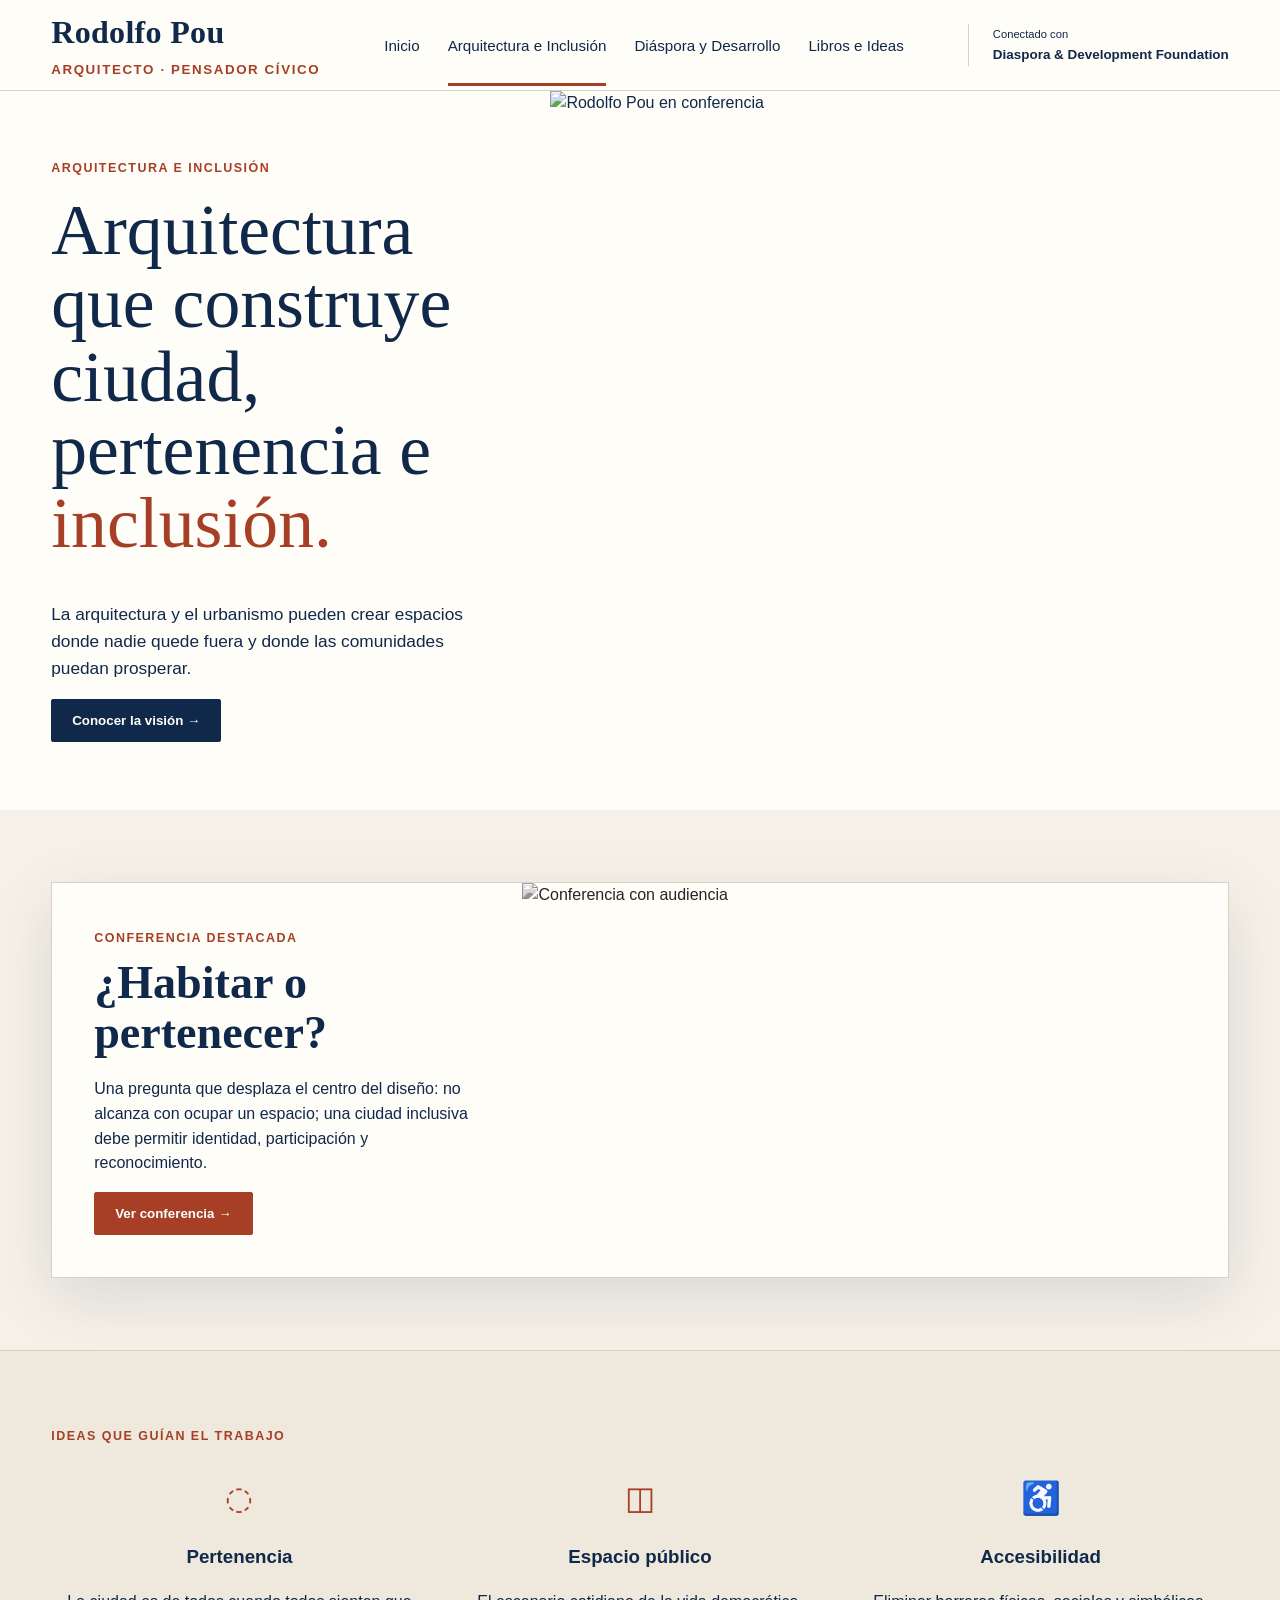
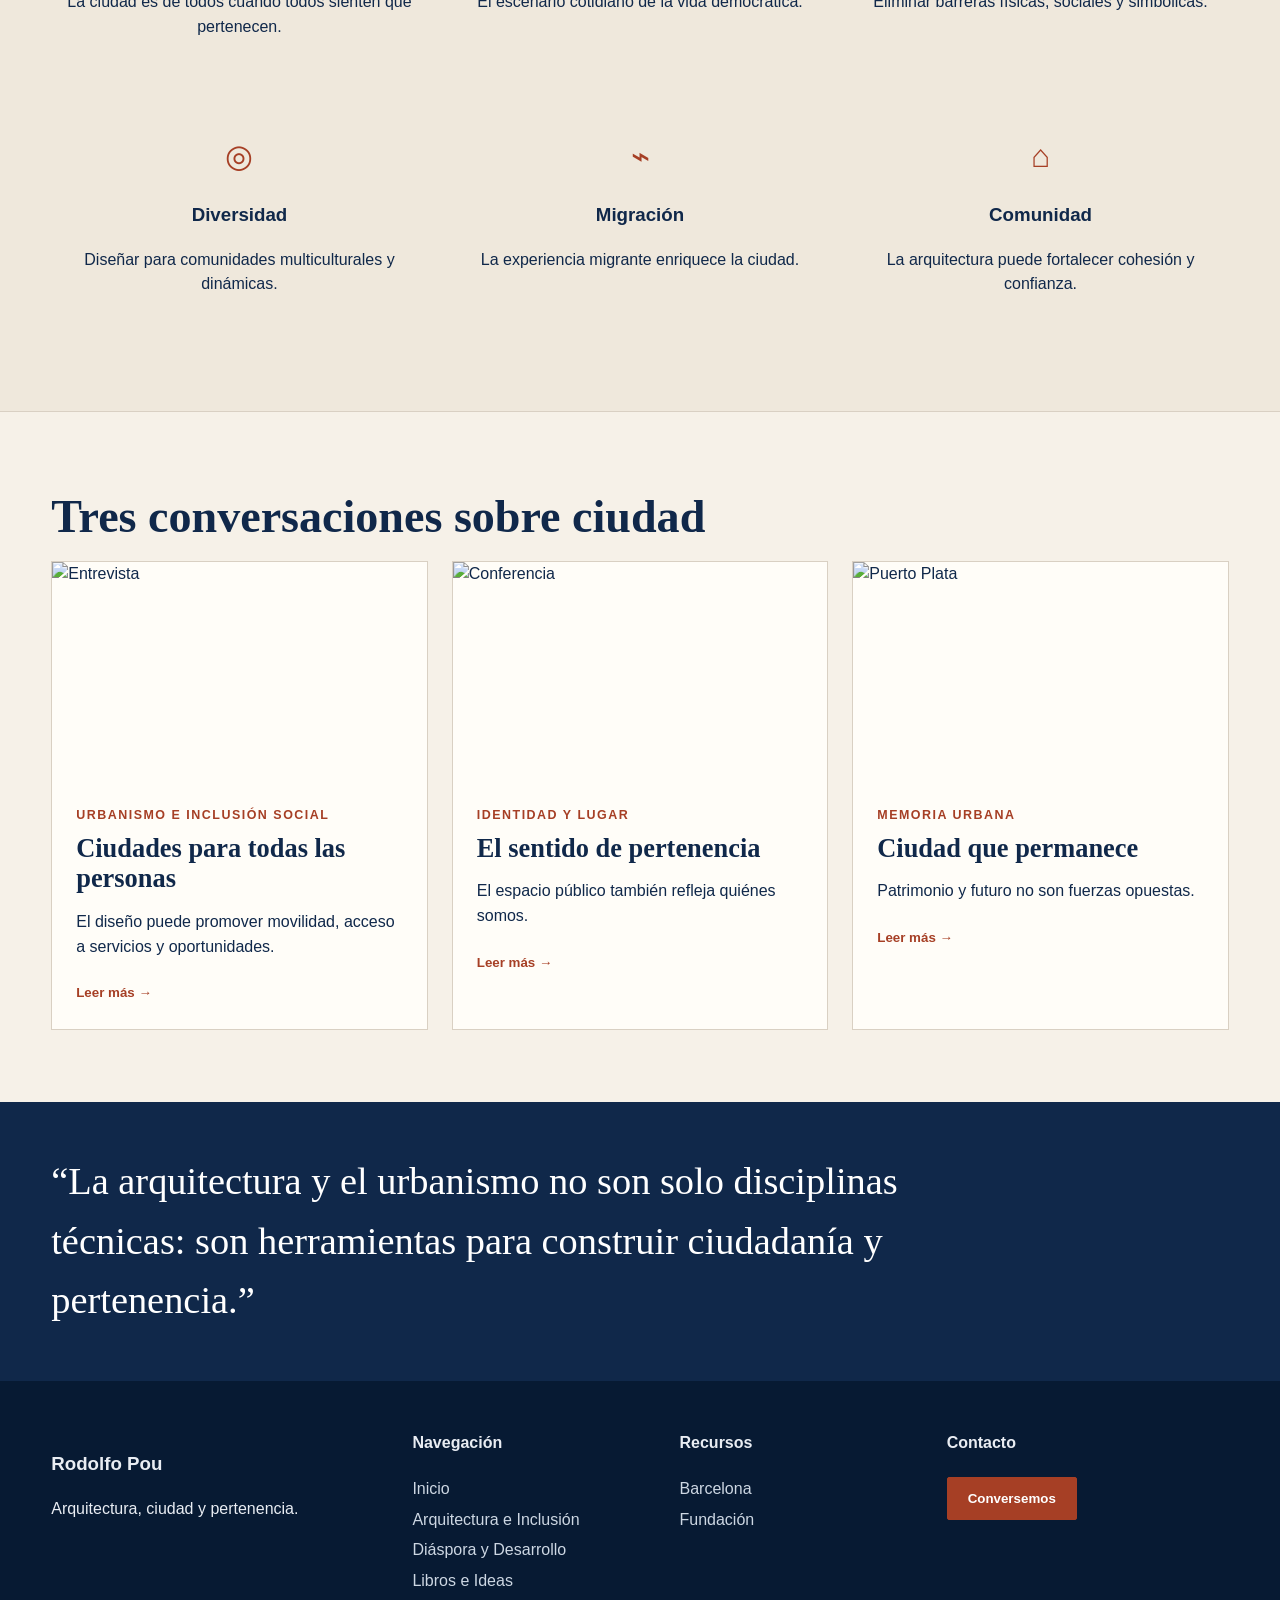
==== arquitectura.html @ 6c25fa0b "Add architecture and inclusion page" ====
<!doctype html><html lang="es"><head><meta charset="utf-8"><meta name="viewport" content="width=device-width,initial-scale=1"><title>Rodolfo Pou — Arquitectura e Inclusión</title><link rel="stylesheet" href="styles.css"></head><body>
<header class="site-header"><div class="container header-row"><a class="brand" href="index.html"><strong>Rodolfo Pou</strong><small>ARQUITECTO · PENSADOR CÍVICO</small></a><button class="menu-btn">☰</button><nav class="nav"><a href="index.html">Inicio</a><a class="active" href="arquitectura.html">Arquitectura e Inclusión</a><a href="diaspora.html">Diáspora y Desarrollo</a><a href="libros.html">Libros e Ideas</a></nav><a class="foundation-link" href="https://diasporadevelopment.org/es/" target="_blank"><small>Conectado con</small><span>Diaspora & Development Foundation</span></a></div></header>
<main><section class="page-hero"><div class="copy"><span class="eyebrow">Arquitectura e inclusión</span><h1>Arquitectura que construye ciudad, pertenencia e <span class="accent">inclusión.</span></h1><p>La arquitectura y el urbanismo pueden crear espacios donde nadie quede fuera y donde las comunidades puedan prosperar.</p><div><button class="btn" data-modal>Conocer la visión →</button></div></div><div class="media"><img src="assets/stage.png" alt="Rodolfo Pou en conferencia"></div></section>
<section class="section"><div class="container feature reveal"><div class="feature-copy"><span class="eyebrow">Conferencia destacada</span><h2 class="section-title">¿Habitar o pertenecer?</h2><p>Una pregunta que desplaza el centro del diseño: no alcanza con ocupar un espacio; una ciudad inclusiva debe permitir identidad, participación y reconocimiento.</p><button class="btn rust" data-modal>Ver conferencia →</button></div><div class="feature-media"><img src="assets/conference.jpg" alt="Conferencia con audiencia"></div></div></section>
<section class="section principles"><div class="container"><span class="eyebrow">Ideas que guían el trabajo</span><div class="grid-3"><div class="principle"><div class="icon">◌</div><h3>Pertenencia</h3><p>La ciudad es de todos cuando todos sienten que pertenecen.</p></div><div class="principle"><div class="icon">◫</div><h3>Espacio público</h3><p>El escenario cotidiano de la vida democrática.</p></div><div class="principle"><div class="icon">♿</div><h3>Accesibilidad</h3><p>Eliminar barreras físicas, sociales y simbólicas.</p></div><div class="principle"><div class="icon">◎</div><h3>Diversidad</h3><p>Diseñar para comunidades multiculturales y dinámicas.</p></div><div class="principle"><div class="icon">⌁</div><h3>Migración</h3><p>La experiencia migrante enriquece la ciudad.</p></div><div class="principle"><div class="icon">⌂</div><h3>Comunidad</h3><p>La arquitectura puede fortalecer cohesión y confianza.</p></div></div></div></section>
<section class="section"><div class="container"><h2 class="section-title">Tres conversaciones sobre ciudad</h2><div class="grid-3"><article class="card reveal"><img src="assets/interview.jpg" alt="Entrevista"><span class="eyebrow">Urbanismo e inclusión social</span><h3>Ciudades para todas las personas</h3><p>El diseño puede promover movilidad, acceso a servicios y oportunidades.</p><button class="card-link" data-expand="#a1">Leer más →</button><p id="a1" hidden>El enfoque no parte del edificio aislado, sino del pacto social que lo rodea: transporte, escala humana, seguridad, memoria e integración.</p></article><article class="card reveal"><img src="assets/conference.jpg" alt="Conferencia"><span class="eyebrow">Identidad y lugar</span><h3>El sentido de pertenencia</h3><p>El espacio público también refleja quiénes somos.</p><button class="card-link" data-expand="#a2">Leer más →</button><p id="a2" hidden>Una ciudad que acoge reconoce historias diversas y crea condiciones para que sus habitantes participen en su transformación.</p></article><article class="card reveal"><img src="assets/puerto-plata.png" alt="Puerto Plata"><span class="eyebrow">Memoria urbana</span><h3>Ciudad que permanece</h3><p>Patrimonio y futuro no son fuerzas opuestas.</p><button class="card-link" data-expand="#a3">Leer más →</button><p id="a3" hidden>La arquitectura histórica puede convertirse en infraestructura viva para el desarrollo local, la cultura y el encuentro.</p></article></div></div></section>
<section class="quote-band"><div class="container"><blockquote>“La arquitectura y el urbanismo no son solo disciplinas técnicas: son herramientas para construir ciudadanía y pertenencia.”</blockquote></div></section></main>
<footer class="footer"><div class="container footer-grid"><div><h3>Rodolfo Pou</h3><p>Arquitectura, ciudad y pertenencia.</p></div><div><h4>Navegación</h4><a href="index.html">Inicio</a><a href="arquitectura.html">Arquitectura e Inclusión</a><a href="diaspora.html">Diáspora y Desarrollo</a><a href="libros.html">Libros e Ideas</a></div><div><h4>Recursos</h4><a href="https://elpostantillano.net/index.php?option=com_content&view=article&id=39699:rodolfo-pou-arquitecto-dominicano-presenta-en-barcelona-una-vision-de-la-arquitectura-centrada-en-las-diasporas-y-el-sentido-de-pertenencia&catid=293&Itemid=1002" target="_blank">Barcelona</a><a href="https://diasporadevelopment.org/es/" target="_blank">Fundación</a></div><div><h4>Contacto</h4><button class="btn rust" data-demo="Mensaje de contacto abierto en modo demo">Conversemos</button></div></div></footer>
<div class="modal"><div class="modal-card"><button class="modal-close">×</button><span class="eyebrow">Barcelona</span><h2 class="section-title">¿Habitar o pertenecer?</h2><p>Arquitectura, urbanismo e inclusión vistos desde la experiencia de las diásporas y las comunidades móviles.</p><a class="btn rust" target="_blank" href="https://elpostantillano.net/index.php?option=com_content&view=article&id=39699:rodolfo-pou-arquitecto-dominicano-presenta-en-barcelona-una-vision-de-la-arquitectura-centrada-en-las-diasporas-y-el-sentido-de-pertenencia&catid=293&Itemid=1002">Abrir nota →</a></div></div><div class="toast"></div><script src="script.js"></script></body></html>
---- styles.css ----
:root{--ink:#10284a;--rust:#a63f25;--paper:#f6f1e8;--white:#fffdf8;--line:#d9d0c3;--muted:#5f6570;--teal:#2f7775;--shadow:0 20px 60px rgba(16,40,74,.12)}*{box-sizing:border-box}html{scroll-behavior:smooth}body{margin:0;background:var(--paper);color:var(--ink);font-family:Inter,Arial,sans-serif;line-height:1.55}img{max-width:100%;display:block}a{color:inherit;text-decoration:none}.container{width:min(1180px,92vw);margin:auto}.site-header{position:sticky;top:0;z-index:50;background:rgba(255,253,248,.96);backdrop-filter:blur(14px);border-bottom:1px solid var(--line)}.header-row{display:grid;grid-template-columns:auto 1fr auto;gap:28px;align-items:center;min-height:90px}.brand strong{display:block;font-family:Georgia,serif;font-size:2rem;letter-spacing:.01em}.brand small{color:var(--rust);font-weight:700;letter-spacing:.12em}.nav{display:flex;justify-content:center;gap:28px;font-size:.95rem}.nav a{padding:30px 0 25px;border-bottom:3px solid transparent}.nav a.active,.nav a:hover{border-color:var(--rust)}.foundation-link{font-size:.84rem;border-left:1px solid var(--line);padding-left:24px}.foundation-link span{display:block;font-weight:700}.btn{display:inline-flex;align-items:center;justify-content:center;gap:9px;background:var(--ink);color:#fff;padding:13px 20px;border-radius:2px;border:1px solid var(--ink);font-weight:700;cursor:pointer}.btn.rust{background:var(--rust);border-color:var(--rust)}.btn.ghost{background:transparent;color:var(--ink)}.menu-btn{display:none;background:none;border:0;font-size:1.5rem}.hero{display:grid;grid-template-columns:42% 58%;min-height:600px;background:var(--white);border-bottom:1px solid var(--line)}.hero-copy{padding:75px max(4vw,35px);display:flex;flex-direction:column;justify-content:center}.eyebrow{color:var(--rust);text-transform:uppercase;font-size:.78rem;font-weight:800;letter-spacing:.12em}.hero h1,.page-hero h1{font-family:Georgia,serif;font-size:clamp(3rem,5.6vw,5.8rem);line-height:1.02;margin:16px 0 24px;font-weight:500}.accent{color:var(--rust)}.hero p,.page-hero p{font-size:1.08rem;max-width:580px}.hero-media{position:relative;overflow:hidden}.hero-media img{width:100%;height:100%;object-fit:cover}.hero-quote{position:absolute;right:24px;bottom:24px;max-width:380px;background:rgba(16,40,74,.94);color:#fff;padding:24px;font-family:Georgia,serif;font-size:1.15rem}.section{padding:72px 0}.section-title{font-family:Georgia,serif;font-size:clamp(2rem,3.6vw,3.7rem);line-height:1.1;margin:8px 0 18px}.grid-2{display:grid;grid-template-columns:1fr 1fr;gap:28px}.grid-3{display:grid;grid-template-columns:repeat(3,1fr);gap:24px}.grid-4{display:grid;grid-template-columns:repeat(4,1fr);gap:20px}.feature{background:var(--white);border:1px solid var(--line);display:grid;grid-template-columns:40% 60%;box-shadow:var(--shadow)}.feature-copy{padding:42px}.feature-media img{height:100%;width:100%;object-fit:cover;filter:grayscale(1)}.card{background:var(--white);border:1px solid var(--line);padding:24px;transition:.25s transform,.25s box-shadow}.card:hover{transform:translateY(-4px);box-shadow:var(--shadow)}.card img{height:220px;width:100%;object-fit:cover;margin:-24px -24px 20px;width:calc(100% + 48px);max-width:none}.card h3{font-family:Georgia,serif;font-size:1.65rem;line-height:1.15;margin:.4rem 0}.card-link{font-weight:800;color:var(--rust);display:inline-flex;gap:8px;margin-top:10px;border:0;background:none;padding:0;cursor:pointer}.principles{background:#efe8dc;border-top:1px solid var(--line);border-bottom:1px solid var(--line)}.principle{text-align:center;padding:26px 14px}.principle .icon{font-size:2rem;color:var(--rust)}.book{display:grid;grid-template-columns:180px 1fr;gap:24px;background:var(--white);border:1px solid var(--line);padding:24px}.book-cover{min-height:260px;background:linear-gradient(145deg,#0e2442,#173d6a);color:#fff;padding:26px;display:flex;flex-direction:column;justify-content:space-between;box-shadow:10px 10px 0 #d8cec0}.book-cover.rust{background:linear-gradient(145deg,#8c321f,#c15334)}.book-cover strong{font-family:Georgia,serif;font-size:1.7rem;line-height:1.05}.quote-band{background:var(--ink);color:white;padding:50px 0}.quote-band blockquote{font-family:Georgia,serif;font-size:clamp(1.8rem,3vw,3rem);max-width:900px;margin:0}.cta-band{background:var(--rust);color:#fff;padding:28px 0}.cta-row{display:flex;align-items:center;justify-content:space-between;gap:20px}.footer{background:#071a33;color:#e9edf3;padding:50px 0 25px}.footer-grid{display:grid;grid-template-columns:1.4fr 1fr 1fr 1.2fr;gap:32px}.footer h4{margin-top:0}.footer a{display:block;color:#cdd7e3;margin:6px 0}.page-hero{display:grid;grid-template-columns:43% 57%;background:var(--white);min-height:510px}.page-hero .copy{padding:68px max(4vw,35px);display:flex;flex-direction:column;justify-content:center}.page-hero .media img{width:100%;height:100%;object-fit:cover}.strategy{display:flex;gap:16px;align-items:flex-start}.strategy b{font-size:1.3rem;color:var(--rust)}.map{min-height:360px;background:radial-gradient(circle at 72% 45%,rgba(166,63,37,.18),transparent 20%),radial-gradient(circle at 35% 35%,rgba(47,119,117,.18),transparent 23%),#efeae1;position:relative;overflow:hidden;border:1px solid var(--line)}.map:before,.map:after{content:"";position:absolute;border:2px solid rgba(166,63,37,.45);border-radius:50%;width:65%;height:35%;left:18%;top:30%;transform:rotate(-12deg)}.map:after{border-color:rgba(47,119,117,.45);transform:rotate(16deg);top:42%}.modal{position:fixed;inset:0;background:rgba(4,16,34,.75);display:none;align-items:center;justify-content:center;padding:20px;z-index:100}.modal.open{display:flex}.modal-card{background:var(--white);max-width:760px;width:100%;padding:34px;position:relative;box-shadow:var(--shadow)}.modal-close{position:absolute;right:16px;top:12px;border:0;background:none;font-size:2rem;cursor:pointer}.toast{position:fixed;right:20px;bottom:20px;background:var(--ink);color:white;padding:14px 18px;opacity:0;transform:translateY(15px);transition:.25s;z-index:110}.toast.show{opacity:1;transform:none}.reveal{opacity:0;transform:translateY(22px);transition:.7s}.reveal.visible{opacity:1;transform:none}@media(max-width:900px){.header-row{grid-template-columns:1fr auto}.foundation-link{display:none}.menu-btn{display:block}.nav{position:absolute;left:0;right:0;top:90px;background:var(--white);display:none;flex-direction:column;padding:18px 5vw;gap:0;border-bottom:1px solid var(--line)}.nav.open{display:flex}.nav a{padding:14px 0}.hero,.page-hero,.feature{grid-template-columns:1fr}.hero-media,.page-hero .media{min-height:380px}.grid-4,.grid-3{grid-template-columns:1fr 1fr}.footer-grid{grid-template-columns:1fr 1fr}}@media(max-width:620px){.grid-2,.grid-3,.grid-4{grid-template-columns:1fr}.hero-copy,.page-hero .copy{padding:48px 6vw}.hero h1,.page-hero h1{font-size:3rem}.feature-copy{padding:28px}.book{grid-template-columns:1fr}.book-cover{min-height:220px}.cta-row{align-items:flex-start;flex-direction:column}.footer-grid{grid-template-columns:1fr}}
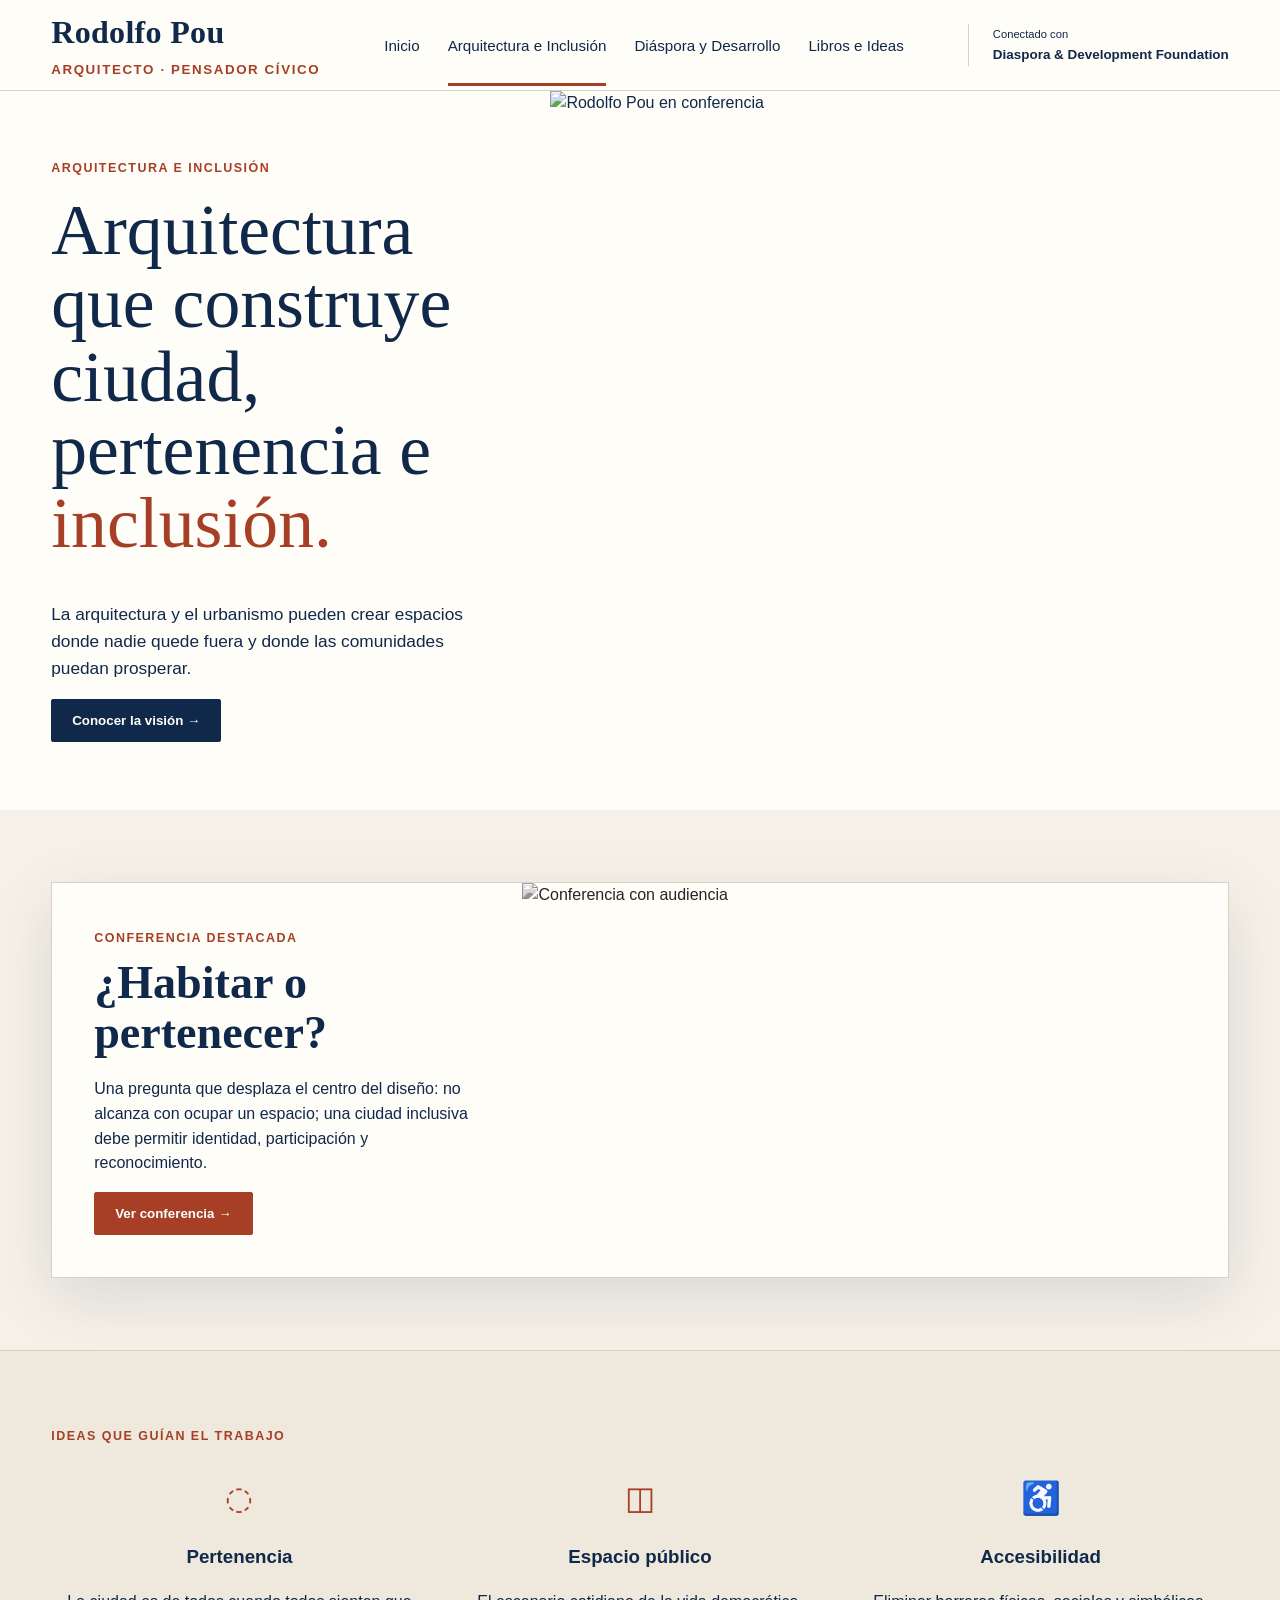
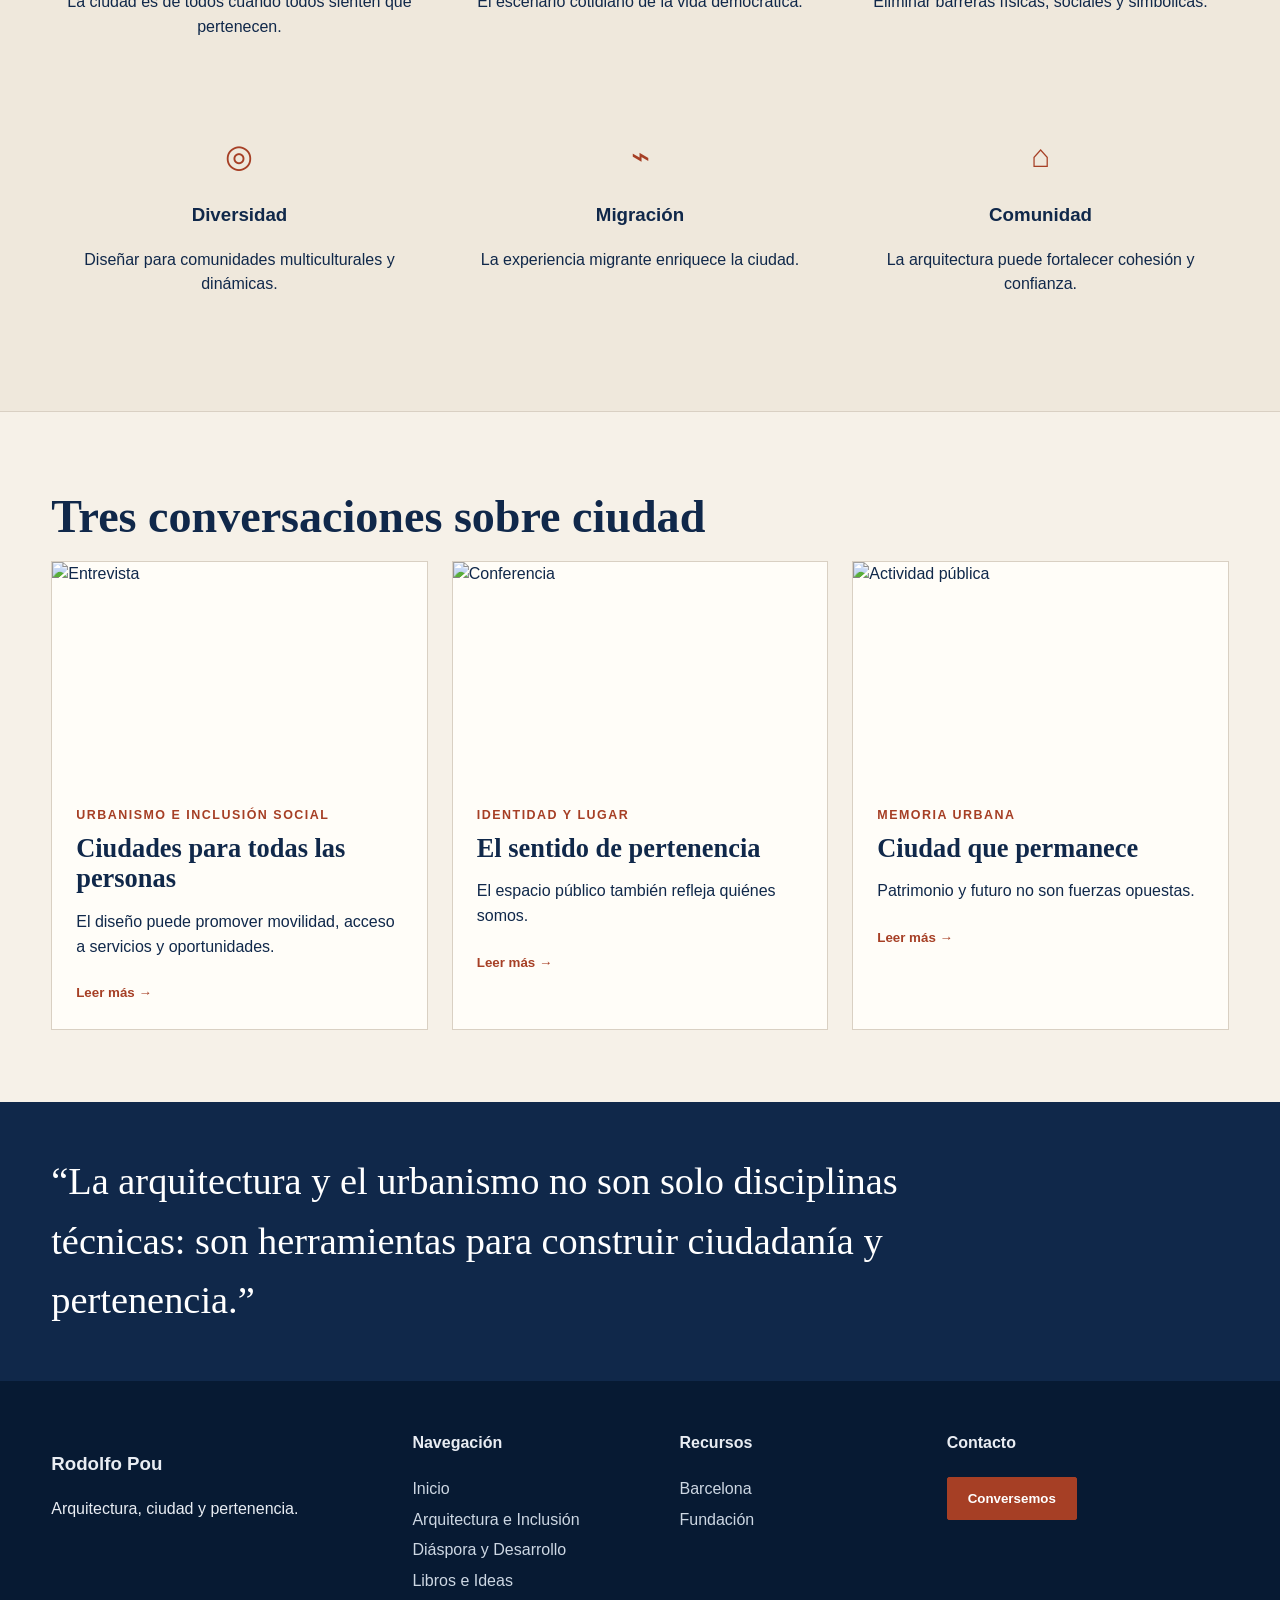
==== commit bd2bb7db: "Use public Rodolfo Pou photography" ====
--- a/arquitectura.html
+++ b/arquitectura.html
@@ -1,9 +1,9 @@
 <!doctype html><html lang="es"><head><meta charset="utf-8"><meta name="viewport" content="width=device-width,initial-scale=1"><title>Rodolfo Pou — Arquitectura e Inclusión</title><link rel="stylesheet" href="styles.css"></head><body>
 <header class="site-header"><div class="container header-row"><a class="brand" href="index.html"><strong>Rodolfo Pou</strong><small>ARQUITECTO · PENSADOR CÍVICO</small></a><button class="menu-btn">☰</button><nav class="nav"><a href="index.html">Inicio</a><a class="active" href="arquitectura.html">Arquitectura e Inclusión</a><a href="diaspora.html">Diáspora y Desarrollo</a><a href="libros.html">Libros e Ideas</a></nav><a class="foundation-link" href="https://diasporadevelopment.org/es/" target="_blank"><small>Conectado con</small><span>Diaspora & Development Foundation</span></a></div></header>
-<main><section class="page-hero"><div class="copy"><span class="eyebrow">Arquitectura e inclusión</span><h1>Arquitectura que construye ciudad, pertenencia e <span class="accent">inclusión.</span></h1><p>La arquitectura y el urbanismo pueden crear espacios donde nadie quede fuera y donde las comunidades puedan prosperar.</p><div><button class="btn" data-modal>Conocer la visión →</button></div></div><div class="media"><img src="assets/stage.png" alt="Rodolfo Pou en conferencia"></div></section>
-<section class="section"><div class="container feature reveal"><div class="feature-copy"><span class="eyebrow">Conferencia destacada</span><h2 class="section-title">¿Habitar o pertenecer?</h2><p>Una pregunta que desplaza el centro del diseño: no alcanza con ocupar un espacio; una ciudad inclusiva debe permitir identidad, participación y reconocimiento.</p><button class="btn rust" data-modal>Ver conferencia →</button></div><div class="feature-media"><img src="assets/conference.jpg" alt="Conferencia con audiencia"></div></div></section>
+<main><section class="page-hero"><div class="copy"><span class="eyebrow">Arquitectura e inclusión</span><h1>Arquitectura que construye ciudad, pertenencia e <span class="accent">inclusión.</span></h1><p>La arquitectura y el urbanismo pueden crear espacios donde nadie quede fuera y donde las comunidades puedan prosperar.</p><div><button class="btn" data-modal>Conocer la visión →</button></div></div><div class="media"><img src="https://rodolfopou.com/wp-content/uploads/2021/09/en-dyd-2.png" alt="Rodolfo Pou en conferencia"></div></section>
+<section class="section"><div class="container feature reveal"><div class="feature-copy"><span class="eyebrow">Conferencia destacada</span><h2 class="section-title">¿Habitar o pertenecer?</h2><p>Una pregunta que desplaza el centro del diseño: no alcanza con ocupar un espacio; una ciudad inclusiva debe permitir identidad, participación y reconocimiento.</p><button class="btn rust" data-modal>Ver conferencia →</button></div><div class="feature-media"><img src="https://rodolfopou.com/wp-content/uploads/2021/09/en-dyd-2.png" alt="Conferencia con audiencia"></div></div></section>
 <section class="section principles"><div class="container"><span class="eyebrow">Ideas que guían el trabajo</span><div class="grid-3"><div class="principle"><div class="icon">◌</div><h3>Pertenencia</h3><p>La ciudad es de todos cuando todos sienten que pertenecen.</p></div><div class="principle"><div class="icon">◫</div><h3>Espacio público</h3><p>El escenario cotidiano de la vida democrática.</p></div><div class="principle"><div class="icon">♿</div><h3>Accesibilidad</h3><p>Eliminar barreras físicas, sociales y simbólicas.</p></div><div class="principle"><div class="icon">◎</div><h3>Diversidad</h3><p>Diseñar para comunidades multiculturales y dinámicas.</p></div><div class="principle"><div class="icon">⌁</div><h3>Migración</h3><p>La experiencia migrante enriquece la ciudad.</p></div><div class="principle"><div class="icon">⌂</div><h3>Comunidad</h3><p>La arquitectura puede fortalecer cohesión y confianza.</p></div></div></div></section>
-<section class="section"><div class="container"><h2 class="section-title">Tres conversaciones sobre ciudad</h2><div class="grid-3"><article class="card reveal"><img src="assets/interview.jpg" alt="Entrevista"><span class="eyebrow">Urbanismo e inclusión social</span><h3>Ciudades para todas las personas</h3><p>El diseño puede promover movilidad, acceso a servicios y oportunidades.</p><button class="card-link" data-expand="#a1">Leer más →</button><p id="a1" hidden>El enfoque no parte del edificio aislado, sino del pacto social que lo rodea: transporte, escala humana, seguridad, memoria e integración.</p></article><article class="card reveal"><img src="assets/conference.jpg" alt="Conferencia"><span class="eyebrow">Identidad y lugar</span><h3>El sentido de pertenencia</h3><p>El espacio público también refleja quiénes somos.</p><button class="card-link" data-expand="#a2">Leer más →</button><p id="a2" hidden>Una ciudad que acoge reconoce historias diversas y crea condiciones para que sus habitantes participen en su transformación.</p></article><article class="card reveal"><img src="assets/puerto-plata.png" alt="Puerto Plata"><span class="eyebrow">Memoria urbana</span><h3>Ciudad que permanece</h3><p>Patrimonio y futuro no son fuerzas opuestas.</p><button class="card-link" data-expand="#a3">Leer más →</button><p id="a3" hidden>La arquitectura histórica puede convertirse en infraestructura viva para el desarrollo local, la cultura y el encuentro.</p></article></div></div></section>
+<section class="section"><div class="container"><h2 class="section-title">Tres conversaciones sobre ciudad</h2><div class="grid-3"><article class="card reveal"><img src="https://rodolfopou.com/wp-content/uploads/2021/09/yo-en-NY-con-el-Presidente-1130x565.png" alt="Entrevista"><span class="eyebrow">Urbanismo e inclusión social</span><h3>Ciudades para todas las personas</h3><p>El diseño puede promover movilidad, acceso a servicios y oportunidades.</p><button class="card-link" data-expand="#a1">Leer más →</button><p id="a1" hidden>El enfoque no parte del edificio aislado, sino del pacto social que lo rodea: transporte, escala humana, seguridad, memoria e integración.</p></article><article class="card reveal"><img src="https://rodolfopou.com/wp-content/uploads/2021/09/en-dyd-2.png" alt="Conferencia"><span class="eyebrow">Identidad y lugar</span><h3>El sentido de pertenencia</h3><p>El espacio público también refleja quiénes somos.</p><button class="card-link" data-expand="#a2">Leer más →</button><p id="a2" hidden>Una ciudad que acoge reconoce historias diversas y crea condiciones para que sus habitantes participen en su transformación.</p></article><article class="card reveal"><img src="https://rodolfopou.com/wp-content/uploads/2021/09/yo-en-NY-con-el-Presidente-1130x565.png" alt="Actividad pública"><span class="eyebrow">Memoria urbana</span><h3>Ciudad que permanece</h3><p>Patrimonio y futuro no son fuerzas opuestas.</p><button class="card-link" data-expand="#a3">Leer más →</button><p id="a3" hidden>La arquitectura histórica puede convertirse en infraestructura viva para el desarrollo local, la cultura y el encuentro.</p></article></div></div></section>
 <section class="quote-band"><div class="container"><blockquote>“La arquitectura y el urbanismo no son solo disciplinas técnicas: son herramientas para construir ciudadanía y pertenencia.”</blockquote></div></section></main>
 <footer class="footer"><div class="container footer-grid"><div><h3>Rodolfo Pou</h3><p>Arquitectura, ciudad y pertenencia.</p></div><div><h4>Navegación</h4><a href="index.html">Inicio</a><a href="arquitectura.html">Arquitectura e Inclusión</a><a href="diaspora.html">Diáspora y Desarrollo</a><a href="libros.html">Libros e Ideas</a></div><div><h4>Recursos</h4><a href="https://elpostantillano.net/index.php?option=com_content&view=article&id=39699:rodolfo-pou-arquitecto-dominicano-presenta-en-barcelona-una-vision-de-la-arquitectura-centrada-en-las-diasporas-y-el-sentido-de-pertenencia&catid=293&Itemid=1002" target="_blank">Barcelona</a><a href="https://diasporadevelopment.org/es/" target="_blank">Fundación</a></div><div><h4>Contacto</h4><button class="btn rust" data-demo="Mensaje de contacto abierto en modo demo">Conversemos</button></div></div></footer>
 <div class="modal"><div class="modal-card"><button class="modal-close">×</button><span class="eyebrow">Barcelona</span><h2 class="section-title">¿Habitar o pertenecer?</h2><p>Arquitectura, urbanismo e inclusión vistos desde la experiencia de las diásporas y las comunidades móviles.</p><a class="btn rust" target="_blank" href="https://elpostantillano.net/index.php?option=com_content&view=article&id=39699:rodolfo-pou-arquitecto-dominicano-presenta-en-barcelona-una-vision-de-la-arquitectura-centrada-en-las-diasporas-y-el-sentido-de-pertenencia&catid=293&Itemid=1002">Abrir nota →</a></div></div><div class="toast"></div><script src="script.js"></script></body></html>
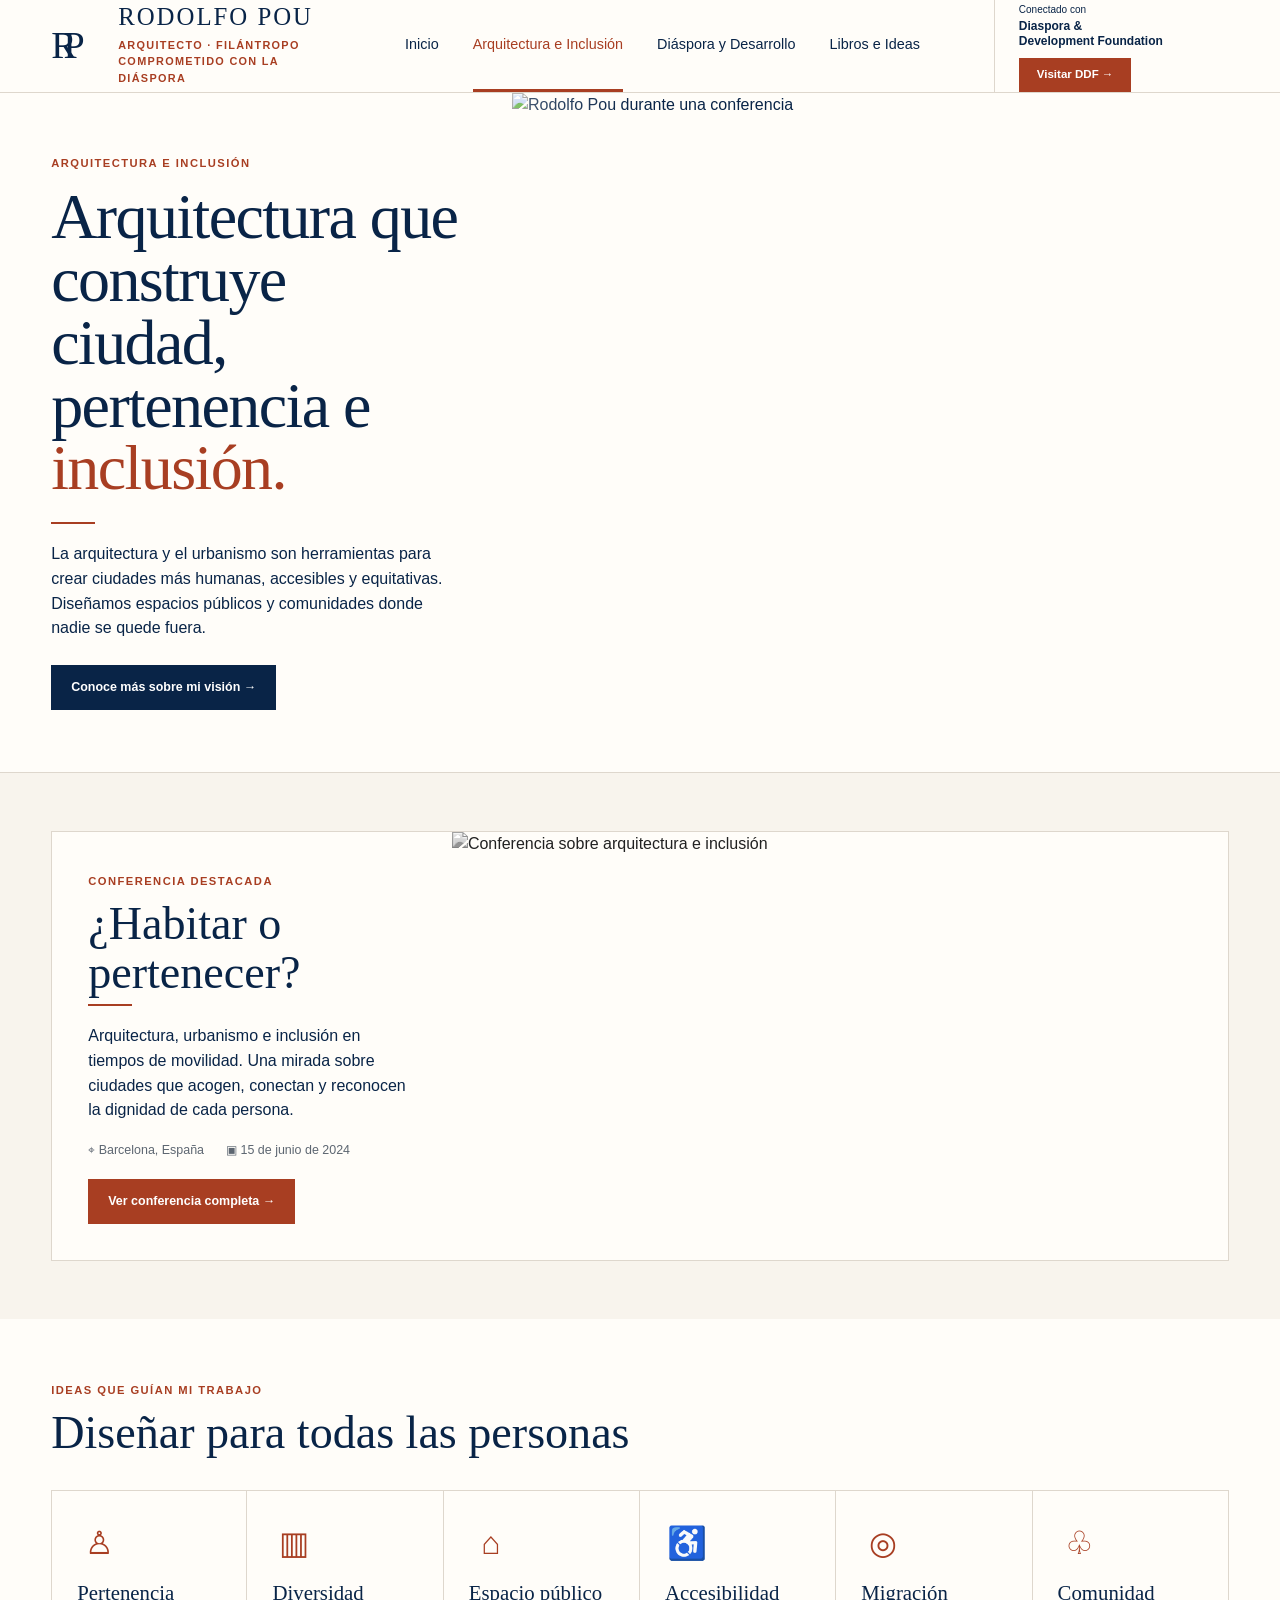
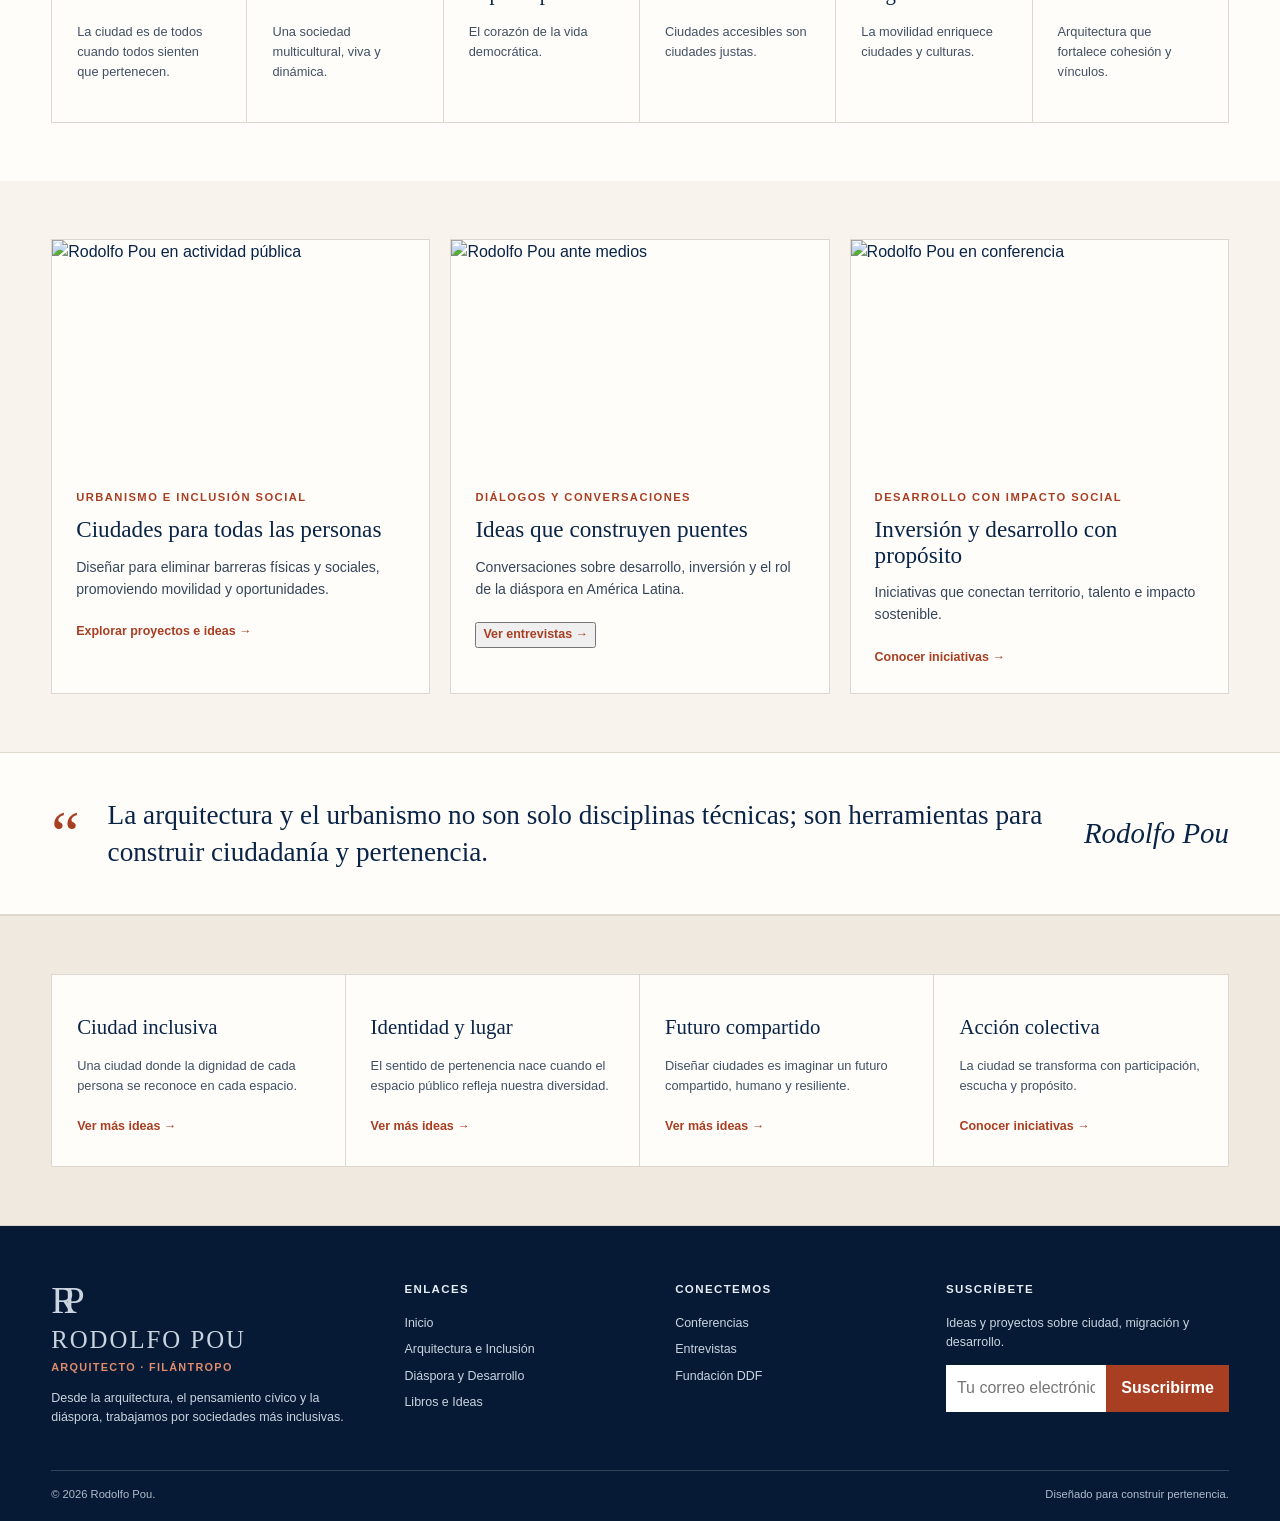
==== commit 4d59fc48: "Reconstruir página Arquitectura e Inclusión" ====
--- a/arquitectura.html
+++ b/arquitectura.html
@@ -1,9 +1,12 @@
-<!doctype html><html lang="es"><head><meta charset="utf-8"><meta name="viewport" content="width=device-width,initial-scale=1"><title>Rodolfo Pou — Arquitectura e Inclusión</title><link rel="stylesheet" href="styles.css"></head><body>
-<header class="site-header"><div class="container header-row"><a class="brand" href="index.html"><strong>Rodolfo Pou</strong><small>ARQUITECTO · PENSADOR CÍVICO</small></a><button class="menu-btn">☰</button><nav class="nav"><a href="index.html">Inicio</a><a class="active" href="arquitectura.html">Arquitectura e Inclusión</a><a href="diaspora.html">Diáspora y Desarrollo</a><a href="libros.html">Libros e Ideas</a></nav><a class="foundation-link" href="https://diasporadevelopment.org/es/" target="_blank"><small>Conectado con</small><span>Diaspora & Development Foundation</span></a></div></header>
-<main><section class="page-hero"><div class="copy"><span class="eyebrow">Arquitectura e inclusión</span><h1>Arquitectura que construye ciudad, pertenencia e <span class="accent">inclusión.</span></h1><p>La arquitectura y el urbanismo pueden crear espacios donde nadie quede fuera y donde las comunidades puedan prosperar.</p><div><button class="btn" data-modal>Conocer la visión →</button></div></div><div class="media"><img src="https://rodolfopou.com/wp-content/uploads/2021/09/en-dyd-2.png" alt="Rodolfo Pou en conferencia"></div></section>
-<section class="section"><div class="container feature reveal"><div class="feature-copy"><span class="eyebrow">Conferencia destacada</span><h2 class="section-title">¿Habitar o pertenecer?</h2><p>Una pregunta que desplaza el centro del diseño: no alcanza con ocupar un espacio; una ciudad inclusiva debe permitir identidad, participación y reconocimiento.</p><button class="btn rust" data-modal>Ver conferencia →</button></div><div class="feature-media"><img src="https://rodolfopou.com/wp-content/uploads/2021/09/en-dyd-2.png" alt="Conferencia con audiencia"></div></div></section>
-<section class="section principles"><div class="container"><span class="eyebrow">Ideas que guían el trabajo</span><div class="grid-3"><div class="principle"><div class="icon">◌</div><h3>Pertenencia</h3><p>La ciudad es de todos cuando todos sienten que pertenecen.</p></div><div class="principle"><div class="icon">◫</div><h3>Espacio público</h3><p>El escenario cotidiano de la vida democrática.</p></div><div class="principle"><div class="icon">♿</div><h3>Accesibilidad</h3><p>Eliminar barreras físicas, sociales y simbólicas.</p></div><div class="principle"><div class="icon">◎</div><h3>Diversidad</h3><p>Diseñar para comunidades multiculturales y dinámicas.</p></div><div class="principle"><div class="icon">⌁</div><h3>Migración</h3><p>La experiencia migrante enriquece la ciudad.</p></div><div class="principle"><div class="icon">⌂</div><h3>Comunidad</h3><p>La arquitectura puede fortalecer cohesión y confianza.</p></div></div></div></section>
-<section class="section"><div class="container"><h2 class="section-title">Tres conversaciones sobre ciudad</h2><div class="grid-3"><article class="card reveal"><img src="https://rodolfopou.com/wp-content/uploads/2021/09/yo-en-NY-con-el-Presidente-1130x565.png" alt="Entrevista"><span class="eyebrow">Urbanismo e inclusión social</span><h3>Ciudades para todas las personas</h3><p>El diseño puede promover movilidad, acceso a servicios y oportunidades.</p><button class="card-link" data-expand="#a1">Leer más →</button><p id="a1" hidden>El enfoque no parte del edificio aislado, sino del pacto social que lo rodea: transporte, escala humana, seguridad, memoria e integración.</p></article><article class="card reveal"><img src="https://rodolfopou.com/wp-content/uploads/2021/09/en-dyd-2.png" alt="Conferencia"><span class="eyebrow">Identidad y lugar</span><h3>El sentido de pertenencia</h3><p>El espacio público también refleja quiénes somos.</p><button class="card-link" data-expand="#a2">Leer más →</button><p id="a2" hidden>Una ciudad que acoge reconoce historias diversas y crea condiciones para que sus habitantes participen en su transformación.</p></article><article class="card reveal"><img src="https://rodolfopou.com/wp-content/uploads/2021/09/yo-en-NY-con-el-Presidente-1130x565.png" alt="Actividad pública"><span class="eyebrow">Memoria urbana</span><h3>Ciudad que permanece</h3><p>Patrimonio y futuro no son fuerzas opuestas.</p><button class="card-link" data-expand="#a3">Leer más →</button><p id="a3" hidden>La arquitectura histórica puede convertirse en infraestructura viva para el desarrollo local, la cultura y el encuentro.</p></article></div></div></section>
-<section class="quote-band"><div class="container"><blockquote>“La arquitectura y el urbanismo no son solo disciplinas técnicas: son herramientas para construir ciudadanía y pertenencia.”</blockquote></div></section></main>
-<footer class="footer"><div class="container footer-grid"><div><h3>Rodolfo Pou</h3><p>Arquitectura, ciudad y pertenencia.</p></div><div><h4>Navegación</h4><a href="index.html">Inicio</a><a href="arquitectura.html">Arquitectura e Inclusión</a><a href="diaspora.html">Diáspora y Desarrollo</a><a href="libros.html">Libros e Ideas</a></div><div><h4>Recursos</h4><a href="https://elpostantillano.net/index.php?option=com_content&view=article&id=39699:rodolfo-pou-arquitecto-dominicano-presenta-en-barcelona-una-vision-de-la-arquitectura-centrada-en-las-diasporas-y-el-sentido-de-pertenencia&catid=293&Itemid=1002" target="_blank">Barcelona</a><a href="https://diasporadevelopment.org/es/" target="_blank">Fundación</a></div><div><h4>Contacto</h4><button class="btn rust" data-demo="Mensaje de contacto abierto en modo demo">Conversemos</button></div></div></footer>
-<div class="modal"><div class="modal-card"><button class="modal-close">×</button><span class="eyebrow">Barcelona</span><h2 class="section-title">¿Habitar o pertenecer?</h2><p>Arquitectura, urbanismo e inclusión vistos desde la experiencia de las diásporas y las comunidades móviles.</p><a class="btn rust" target="_blank" href="https://elpostantillano.net/index.php?option=com_content&view=article&id=39699:rodolfo-pou-arquitecto-dominicano-presenta-en-barcelona-una-vision-de-la-arquitectura-centrada-en-las-diasporas-y-el-sentido-de-pertenencia&catid=293&Itemid=1002">Abrir nota →</a></div></div><div class="toast"></div><script src="script.js"></script></body></html>+<!doctype html><html lang="es"><head><meta charset="utf-8"><meta name="viewport" content="width=device-width,initial-scale=1"><title>Arquitectura e Inclusión — Rodolfo Pou</title><link rel="stylesheet" href="styles.css"></head><body>
+<header class="site-header"><div class="container header-row"><a class="brand" href="index.html"><span class="brand-mark"><span>R</span><span>P</span></span><span class="brand-copy"><strong>Rodolfo Pou</strong><small>Arquitecto · Filántropo comprometido con la diáspora</small></span></a><button class="menu-btn" aria-label="Abrir navegación">☰</button><nav class="nav"><a href="index.html">Inicio</a><a class="active" href="arquitectura.html">Arquitectura e Inclusión</a><a href="diaspora.html">Diáspora y Desarrollo</a><a href="libros.html">Libros e Ideas</a></nav><a class="foundation-link" href="https://diasporadevelopment.org/es/" target="_blank"><small>Conectado con</small><span>Diaspora &amp;<br>Development Foundation</span><b>Visitar DDF →</b></a></div></header>
+<main>
+<section class="hero"><div class="hero-copy"><span class="eyebrow">Arquitectura e inclusión</span><h1>Arquitectura que construye ciudad, pertenencia e <em>inclusión.</em></h1><div class="rule"></div><p>La arquitectura y el urbanismo son herramientas para crear ciudades más humanas, accesibles y equitativas. Diseñamos espacios públicos y comunidades donde nadie se quede fuera.</p><div><a class="btn" href="#vision">Conoce más sobre mi visión →</a></div></div><div class="hero-media"><img src="https://rodolfopou.com/wp-content/uploads/2021/09/en-dyd-2.png" alt="Rodolfo Pou durante una conferencia"></div></section>
+<section class="section" id="vision"><div class="container feature reveal"><div class="feature-copy"><span class="eyebrow">Conferencia destacada</span><h2 class="section-title">¿Habitar o pertenecer?</h2><div class="rule"></div><p>Arquitectura, urbanismo e inclusión en tiempos de movilidad. Una mirada sobre ciudades que acogen, conectan y reconocen la dignidad de cada persona.</p><div class="meta"><span>⌖ Barcelona, España</span><span>▣ 15 de junio de 2024</span></div><button class="btn rust" data-modal>Ver conferencia completa →</button></div><div class="feature-media"><img src="https://rodolfopou.com/wp-content/uploads/2021/09/en-dyd-2.png" alt="Conferencia sobre arquitectura e inclusión"></div></div></section>
+<section class="section white"><div class="container"><div class="section-head"><div><span class="eyebrow">Ideas que guían mi trabajo</span><h2 class="section-title">Diseñar para todas las personas</h2></div></div><div class="grid-6"><article class="pillar"><div class="icon">♙</div><h3>Pertenencia</h3><p>La ciudad es de todos cuando todos sienten que pertenecen.</p></article><article class="pillar"><div class="icon">▥</div><h3>Diversidad</h3><p>Una sociedad multicultural, viva y dinámica.</p></article><article class="pillar"><div class="icon">⌂</div><h3>Espacio público</h3><p>El corazón de la vida democrática.</p></article><article class="pillar"><div class="icon">♿</div><h3>Accesibilidad</h3><p>Ciudades accesibles son ciudades justas.</p></article><article class="pillar"><div class="icon">◎</div><h3>Migración</h3><p>La movilidad enriquece ciudades y culturas.</p></article><article class="pillar"><div class="icon">♧</div><h3>Comunidad</h3><p>Arquitectura que fortalece cohesión y vínculos.</p></article></div></div></section>
+<section class="section"><div class="container grid-3"><article class="card reveal"><div class="card-media"><img src="https://rodolfopou.com/wp-content/uploads/2021/09/yo-en-NY-con-el-Presidente-1130x565.png" alt="Rodolfo Pou en actividad pública"></div><div class="card-body"><span class="eyebrow">Urbanismo e inclusión social</span><h3>Ciudades para todas las personas</h3><p>Diseñar para eliminar barreras físicas y sociales, promoviendo movilidad y oportunidades.</p><a class="text-link" href="libros.html">Explorar proyectos e ideas →</a></div></article><article class="card reveal"><div class="card-media"><img src="https://rodolfopou.com/wp-content/uploads/2021/09/yo-en-NY-con-el-Presidente-1130x565.png" alt="Rodolfo Pou ante medios"></div><div class="card-body"><span class="eyebrow">Diálogos y conversaciones</span><h3>Ideas que construyen puentes</h3><p>Conversaciones sobre desarrollo, inversión y el rol de la diáspora en América Latina.</p><button class="text-link" data-modal>Ver entrevistas →</button></div></article><article class="card reveal"><div class="card-media"><img src="https://rodolfopou.com/wp-content/uploads/2021/09/en-dyd-2.png" alt="Rodolfo Pou en conferencia"></div><div class="card-body"><span class="eyebrow">Desarrollo con impacto social</span><h3>Inversión y desarrollo con propósito</h3><p>Iniciativas que conectan territorio, talento e impacto sostenible.</p><a class="text-link" href="diaspora.html">Conocer iniciativas →</a></div></article></div></section>
+<section class="quote-band"><div class="container quote-row"><span class="quote-mark">“</span><blockquote>La arquitectura y el urbanismo no son solo disciplinas técnicas; son herramientas para construir ciudadanía y pertenencia.</blockquote><span class="signature">Rodolfo Pou</span></div></section>
+<section class="section soft"><div class="container grid-4"><article class="pillar"><h3>Ciudad inclusiva</h3><p>Una ciudad donde la dignidad de cada persona se reconoce en cada espacio.</p><a class="text-link" href="libros.html">Ver más ideas →</a></article><article class="pillar"><h3>Identidad y lugar</h3><p>El sentido de pertenencia nace cuando el espacio público refleja nuestra diversidad.</p><a class="text-link" href="libros.html">Ver más ideas →</a></article><article class="pillar"><h3>Futuro compartido</h3><p>Diseñar ciudades es imaginar un futuro compartido, humano y resiliente.</p><a class="text-link" href="libros.html">Ver más ideas →</a></article><article class="pillar"><h3>Acción colectiva</h3><p>La ciudad se transforma con participación, escucha y propósito.</p><a class="text-link" href="diaspora.html">Conocer iniciativas →</a></article></div></section>
+</main>
+<footer class="footer"><div class="container"><div class="footer-grid"><div class="footer-brand"><a class="brand" href="index.html"><span class="brand-mark"><span>R</span><span>P</span></span><span class="brand-copy"><strong>Rodolfo Pou</strong><small>Arquitecto · Filántropo</small></span></a><p>Desde la arquitectura, el pensamiento cívico y la diáspora, trabajamos por sociedades más inclusivas.</p></div><div><h4>Enlaces</h4><a href="index.html">Inicio</a><a href="arquitectura.html">Arquitectura e Inclusión</a><a href="diaspora.html">Diáspora y Desarrollo</a><a href="libros.html">Libros e Ideas</a></div><div><h4>Conectemos</h4><a href="#" data-modal>Conferencias</a><a href="#" data-modal>Entrevistas</a><a href="https://diasporadevelopment.org/es/" target="_blank">Fundación DDF</a></div><div><h4>Suscríbete</h4><p>Ideas y proyectos sobre ciudad, migración y desarrollo.</p><form class="subscribe"><input type="email" aria-label="Correo electrónico" placeholder="Tu correo electrónico"><button>Suscribirme</button></form></div></div><div class="copyright"><span>© 2026 Rodolfo Pou.</span><span>Diseñado para construir pertenencia.</span></div></div></footer>
+<div class="modal"><div class="modal-card"><button class="modal-close" aria-label="Cerrar">×</button><span class="eyebrow">Barcelona</span><h2 class="section-title">¿Habitar o pertenecer?</h2><p>Una conversación sobre arquitectura, urbanismo, diáspora y sentido de pertenencia.</p><a class="btn rust" target="_blank" href="https://elpostantillano.net/index.php?option=com_content&view=article&id=39699:rodolfo-pou-arquitecto-dominicano-presenta-en-barcelona-una-vision-de-la-arquitectura-centrada-en-las-diasporas-y-el-sentido-de-pertenencia&catid=293&Itemid=1002">Leer participación →</a></div></div><div class="toast"></div><script src="script.js"></script></body></html>
--- a/styles.css
+++ b/styles.css
@@ -1 +1,126 @@
-:root{--ink:#10284a;--rust:#a63f25;--paper:#f6f1e8;--white:#fffdf8;--line:#d9d0c3;--muted:#5f6570;--teal:#2f7775;--shadow:0 20px 60px rgba(16,40,74,.12)}*{box-sizing:border-box}html{scroll-behavior:smooth}body{margin:0;background:var(--paper);color:var(--ink);font-family:Inter,Arial,sans-serif;line-height:1.55}img{max-width:100%;display:block}a{color:inherit;text-decoration:none}.container{width:min(1180px,92vw);margin:auto}.site-header{position:sticky;top:0;z-index:50;background:rgba(255,253,248,.96);backdrop-filter:blur(14px);border-bottom:1px solid var(--line)}.header-row{display:grid;grid-template-columns:auto 1fr auto;gap:28px;align-items:center;min-height:90px}.brand strong{display:block;font-family:Georgia,serif;font-size:2rem;letter-spacing:.01em}.brand small{color:var(--rust);font-weight:700;letter-spacing:.12em}.nav{display:flex;justify-content:center;gap:28px;font-size:.95rem}.nav a{padding:30px 0 25px;border-bottom:3px solid transparent}.nav a.active,.nav a:hover{border-color:var(--rust)}.foundation-link{font-size:.84rem;border-left:1px solid var(--line);padding-left:24px}.foundation-link span{display:block;font-weight:700}.btn{display:inline-flex;align-items:center;justify-content:center;gap:9px;background:var(--ink);color:#fff;padding:13px 20px;border-radius:2px;border:1px solid var(--ink);font-weight:700;cursor:pointer}.btn.rust{background:var(--rust);border-color:var(--rust)}.btn.ghost{background:transparent;color:var(--ink)}.menu-btn{display:none;background:none;border:0;font-size:1.5rem}.hero{display:grid;grid-template-columns:42% 58%;min-height:600px;background:var(--white);border-bottom:1px solid var(--line)}.hero-copy{padding:75px max(4vw,35px);display:flex;flex-direction:column;justify-content:center}.eyebrow{color:var(--rust);text-transform:uppercase;font-size:.78rem;font-weight:800;letter-spacing:.12em}.hero h1,.page-hero h1{font-family:Georgia,serif;font-size:clamp(3rem,5.6vw,5.8rem);line-height:1.02;margin:16px 0 24px;font-weight:500}.accent{color:var(--rust)}.hero p,.page-hero p{font-size:1.08rem;max-width:580px}.hero-media{position:relative;overflow:hidden}.hero-media img{width:100%;height:100%;object-fit:cover}.hero-quote{position:absolute;right:24px;bottom:24px;max-width:380px;background:rgba(16,40,74,.94);color:#fff;padding:24px;font-family:Georgia,serif;font-size:1.15rem}.section{padding:72px 0}.section-title{font-family:Georgia,serif;font-size:clamp(2rem,3.6vw,3.7rem);line-height:1.1;margin:8px 0 18px}.grid-2{display:grid;grid-template-columns:1fr 1fr;gap:28px}.grid-3{display:grid;grid-template-columns:repeat(3,1fr);gap:24px}.grid-4{display:grid;grid-template-columns:repeat(4,1fr);gap:20px}.feature{background:var(--white);border:1px solid var(--line);display:grid;grid-template-columns:40% 60%;box-shadow:var(--shadow)}.feature-copy{padding:42px}.feature-media img{height:100%;width:100%;object-fit:cover;filter:grayscale(1)}.card{background:var(--white);border:1px solid var(--line);padding:24px;transition:.25s transform,.25s box-shadow}.card:hover{transform:translateY(-4px);box-shadow:var(--shadow)}.card img{height:220px;width:100%;object-fit:cover;margin:-24px -24px 20px;width:calc(100% + 48px);max-width:none}.card h3{font-family:Georgia,serif;font-size:1.65rem;line-height:1.15;margin:.4rem 0}.card-link{font-weight:800;color:var(--rust);display:inline-flex;gap:8px;margin-top:10px;border:0;background:none;padding:0;cursor:pointer}.principles{background:#efe8dc;border-top:1px solid var(--line);border-bottom:1px solid var(--line)}.principle{text-align:center;padding:26px 14px}.principle .icon{font-size:2rem;color:var(--rust)}.book{display:grid;grid-template-columns:180px 1fr;gap:24px;background:var(--white);border:1px solid var(--line);padding:24px}.book-cover{min-height:260px;background:linear-gradient(145deg,#0e2442,#173d6a);color:#fff;padding:26px;display:flex;flex-direction:column;justify-content:space-between;box-shadow:10px 10px 0 #d8cec0}.book-cover.rust{background:linear-gradient(145deg,#8c321f,#c15334)}.book-cover strong{font-family:Georgia,serif;font-size:1.7rem;line-height:1.05}.quote-band{background:var(--ink);color:white;padding:50px 0}.quote-band blockquote{font-family:Georgia,serif;font-size:clamp(1.8rem,3vw,3rem);max-width:900px;margin:0}.cta-band{background:var(--rust);color:#fff;padding:28px 0}.cta-row{display:flex;align-items:center;justify-content:space-between;gap:20px}.footer{background:#071a33;color:#e9edf3;padding:50px 0 25px}.footer-grid{display:grid;grid-template-columns:1.4fr 1fr 1fr 1.2fr;gap:32px}.footer h4{margin-top:0}.footer a{display:block;color:#cdd7e3;margin:6px 0}.page-hero{display:grid;grid-template-columns:43% 57%;background:var(--white);min-height:510px}.page-hero .copy{padding:68px max(4vw,35px);display:flex;flex-direction:column;justify-content:center}.page-hero .media img{width:100%;height:100%;object-fit:cover}.strategy{display:flex;gap:16px;align-items:flex-start}.strategy b{font-size:1.3rem;color:var(--rust)}.map{min-height:360px;background:radial-gradient(circle at 72% 45%,rgba(166,63,37,.18),transparent 20%),radial-gradient(circle at 35% 35%,rgba(47,119,117,.18),transparent 23%),#efeae1;position:relative;overflow:hidden;border:1px solid var(--line)}.map:before,.map:after{content:"";position:absolute;border:2px solid rgba(166,63,37,.45);border-radius:50%;width:65%;height:35%;left:18%;top:30%;transform:rotate(-12deg)}.map:after{border-color:rgba(47,119,117,.45);transform:rotate(16deg);top:42%}.modal{position:fixed;inset:0;background:rgba(4,16,34,.75);display:none;align-items:center;justify-content:center;padding:20px;z-index:100}.modal.open{display:flex}.modal-card{background:var(--white);max-width:760px;width:100%;padding:34px;position:relative;box-shadow:var(--shadow)}.modal-close{position:absolute;right:16px;top:12px;border:0;background:none;font-size:2rem;cursor:pointer}.toast{position:fixed;right:20px;bottom:20px;background:var(--ink);color:white;padding:14px 18px;opacity:0;transform:translateY(15px);transition:.25s;z-index:110}.toast.show{opacity:1;transform:none}.reveal{opacity:0;transform:translateY(22px);transition:.7s}.reveal.visible{opacity:1;transform:none}@media(max-width:900px){.header-row{grid-template-columns:1fr auto}.foundation-link{display:none}.menu-btn{display:block}.nav{position:absolute;left:0;right:0;top:90px;background:var(--white);display:none;flex-direction:column;padding:18px 5vw;gap:0;border-bottom:1px solid var(--line)}.nav.open{display:flex}.nav a{padding:14px 0}.hero,.page-hero,.feature{grid-template-columns:1fr}.hero-media,.page-hero .media{min-height:380px}.grid-4,.grid-3{grid-template-columns:1fr 1fr}.footer-grid{grid-template-columns:1fr 1fr}}@media(max-width:620px){.grid-2,.grid-3,.grid-4{grid-template-columns:1fr}.hero-copy,.page-hero .copy{padding:48px 6vw}.hero h1,.page-hero h1{font-size:3rem}.feature-copy{padding:28px}.book{grid-template-columns:1fr}.book-cover{min-height:220px}.cta-row{align-items:flex-start;flex-direction:column}.footer-grid{grid-template-columns:1fr}}+:root{
+  --navy:#092447;
+  --rust:#a83e22;
+  --cream:#f8f4ed;
+  --paper:#fffdf9;
+  --line:#ded7cd;
+  --muted:#5d6671;
+  --serif:Georgia,"Times New Roman",serif;
+  --sans:Inter,Arial,sans-serif;
+  --shadow:0 18px 48px rgba(9,36,71,.12);
+}
+*{box-sizing:border-box}
+html{scroll-behavior:smooth}
+body{margin:0;background:var(--cream);color:var(--navy);font-family:var(--sans);line-height:1.55}
+img{display:block;width:100%}
+a{color:inherit;text-decoration:none}
+button,input{font:inherit}
+.container{width:min(1180px,92vw);margin:auto}
+.site-header{position:sticky;top:0;z-index:50;background:rgba(255,253,249,.97);border-bottom:1px solid var(--line);backdrop-filter:blur(12px)}
+.header-row{min-height:92px;display:grid;grid-template-columns:280px 1fr 235px;align-items:center;gap:24px}
+.brand{display:flex;align-items:center;gap:12px}
+.brand-mark{position:relative;width:55px;height:55px;flex:0 0 55px;font:500 38px/55px var(--serif);letter-spacing:-10px}
+.brand-mark span:last-child{position:relative;left:-3px}
+.brand-copy strong{display:block;font:500 1.55rem/1 var(--serif);letter-spacing:.08em;text-transform:uppercase}
+.brand-copy small{display:block;margin-top:7px;color:var(--rust);font-size:.68rem;font-weight:800;letter-spacing:.12em;text-transform:uppercase}
+.nav{height:92px;display:flex;justify-content:center;gap:34px}
+.nav a{display:flex;align-items:center;border-bottom:3px solid transparent;font-size:.9rem}
+.nav a:hover,.nav a.active{color:var(--rust);border-color:var(--rust)}
+.foundation-link{border-left:1px solid var(--line);padding-left:24px;font-size:.75rem}
+.foundation-link span{display:block;font-weight:800;line-height:1.25}
+.foundation-link b{display:inline-flex;margin-top:9px;background:var(--rust);color:white;padding:8px 18px;font-size:.72rem}
+.menu-btn{display:none;border:0;background:none;color:var(--navy);font-size:1.7rem}
+.hero{background:var(--paper);display:grid;grid-template-columns:40% 60%;min-height:520px;border-bottom:1px solid var(--line)}
+.hero-copy{padding:62px max(4vw,42px);display:flex;flex-direction:column;justify-content:center}
+.hero-media{position:relative;min-height:520px;overflow:hidden}
+.hero-media>img{position:absolute;inset:0;height:100%;object-fit:cover;object-position:12% center}
+.hero-media:after{content:"";position:absolute;inset:0;background:linear-gradient(90deg,rgba(255,253,249,.25),transparent 16%)}
+.eyebrow{color:var(--rust);font-size:.7rem;font-weight:900;letter-spacing:.13em;text-transform:uppercase}
+h1,h2,h3{font-family:var(--serif);font-weight:500}
+.hero h1{font-size:clamp(3rem,5vw,5.35rem);line-height:.98;margin:14px 0 22px;letter-spacing:-.025em}
+.hero h1 em{color:var(--rust);font-style:normal}
+.rule{width:44px;height:2px;background:var(--rust);margin:0 0 18px}
+.hero p{font-size:1rem;max-width:520px;margin:0 0 24px}
+.btn{display:inline-flex;align-items:center;justify-content:center;gap:10px;background:var(--navy);color:white;border:1px solid var(--navy);padding:12px 19px;font-weight:800;font-size:.78rem;cursor:pointer}
+.btn.rust{background:var(--rust);border-color:var(--rust)}
+.btn.outline{background:transparent;color:var(--navy)}
+.quote-card{position:absolute;right:28px;bottom:28px;z-index:2;width:min(340px,42%);background:rgba(9,36,71,.94);color:white;padding:25px;font:1.05rem/1.5 var(--serif)}
+.quote-card small{display:block;margin-top:12px;font-family:var(--sans);opacity:.8}
+.section{padding:58px 0}
+.section.white{background:var(--paper)}
+.section.soft{background:#f0e9df;border-block:1px solid var(--line)}
+.section-head{display:flex;justify-content:space-between;align-items:end;gap:30px;margin-bottom:26px}
+.section-title{font-size:clamp(2rem,3.6vw,3.5rem);line-height:1.05;margin:7px 0}
+.section-intro{max-width:680px;color:var(--muted)}
+.feature{display:grid;grid-template-columns:34% 66%;background:var(--paper);border:1px solid var(--line)}
+.feature-copy{padding:36px}
+.feature-media{min-height:350px;overflow:hidden}
+.feature-media img{height:100%;object-fit:cover;object-position:12% center;filter:grayscale(1)}
+.meta{display:flex;flex-wrap:wrap;gap:22px;margin:18px 0;color:var(--muted);font-size:.78rem}
+.grid-2{display:grid;grid-template-columns:repeat(2,1fr);gap:24px}
+.grid-3{display:grid;grid-template-columns:repeat(3,1fr);gap:20px}
+.grid-4{display:grid;grid-template-columns:repeat(4,1fr);gap:0}
+.grid-6{display:grid;grid-template-columns:repeat(6,1fr);gap:0}
+.card{background:var(--paper);border:1px solid var(--line);overflow:hidden}
+.card-media{height:220px;overflow:hidden}
+.card-media img{height:100%;object-fit:cover;object-position:30% center}
+.card-media.bw img{filter:grayscale(1)}
+.card-body{padding:24px}
+.card h3{font-size:1.45rem;line-height:1.1;margin:8px 0 12px}
+.card p{font-size:.88rem;color:#36465a}
+.text-link{display:inline-flex;margin-top:8px;color:var(--rust);font-size:.78rem;font-weight:900}
+.pillar{padding:28px 25px;border:1px solid var(--line);border-left:0;background:var(--paper)}
+.pillar:first-child{border-left:1px solid var(--line)}
+.icon{width:44px;height:44px;margin-bottom:14px;color:var(--rust);font-size:2rem;display:grid;place-items:center}
+.pillar h3{font-size:1.3rem;margin:8px 0}
+.pillar p{font-size:.8rem;color:#405064}
+.map-panel{display:grid;grid-template-columns:35% 65%;background:var(--paper);border:1px solid var(--line)}
+.map-copy{padding:34px}
+.map{position:relative;min-height:330px;background:radial-gradient(circle at 34% 37%,rgba(168,62,34,.12),transparent 18%),radial-gradient(circle at 72% 55%,rgba(9,36,71,.1),transparent 22%),#f7f3ec;overflow:hidden}
+.map:before{content:"";position:absolute;inset:15%;border:1px solid #cfc5b8;border-radius:50% 45% 48% 52%;transform:rotate(-8deg)}
+.map:after{content:"RD  •────────•  Miami\A  ╲       ╱\A   • Caribe ─────• América Latina\A       ╲  ╱\A        • EEUU";white-space:pre;position:absolute;inset:80px 20%;color:var(--rust);font:800 .8rem/2 var(--sans)}
+.book-feature{display:grid;grid-template-columns:38% 62%;background:var(--navy);color:white;min-height:330px}
+.book-cover{margin:30px;min-height:270px;padding:28px;border:1px solid rgba(255,255,255,.38);background:radial-gradient(circle at 70% 70%,rgba(208,150,71,.55),transparent 20%),linear-gradient(145deg,#0e315f,#061932);box-shadow:14px 14px 0 rgba(255,255,255,.12);display:flex;flex-direction:column;justify-content:space-between}
+.book-cover.rust{background:linear-gradient(145deg,#7f2817,#bd5836)}
+.book-cover strong{font:500 2rem/1.05 var(--serif)}
+.book-copy{padding:44px 40px;display:flex;flex-direction:column;justify-content:center}
+.book-copy p{color:#dbe3ed}
+.quote-band{background:var(--paper);border-block:1px solid var(--line);padding:44px 0}
+.quote-row{display:grid;grid-template-columns:auto 1fr auto;align-items:center;gap:28px}
+.quote-mark{color:var(--rust);font:4rem/1 var(--serif)}
+.quote-row blockquote{margin:0;font:1.7rem/1.35 var(--serif)}
+.signature{font:italic 1.8rem var(--serif);white-space:nowrap}
+.cta{background:var(--rust);color:white;padding:25px 0}
+.cta-row{display:flex;align-items:center;justify-content:space-between;gap:25px}
+.footer{background:#061a35;color:#e7edf5;padding:40px 0 18px}
+.footer-grid{display:grid;grid-template-columns:1.35fr 1fr 1fr 1.2fr;gap:35px}
+.footer-brand .brand-copy small{color:#df8b6c}
+.footer h4{font-size:.72rem;letter-spacing:.12em;text-transform:uppercase}
+.footer a{display:block;color:#c9d4df;font-size:.78rem;margin:7px 0}
+.footer p{font-size:.78rem;color:#c9d4df}
+.subscribe{display:flex}
+.subscribe input{width:100%;border:0;padding:11px}
+.subscribe button{border:0;background:var(--rust);color:white;padding:0 15px;font-weight:800}
+.copyright{border-top:1px solid rgba(255,255,255,.18);margin-top:30px;padding-top:15px;font-size:.7rem;color:#aebccb;display:flex;justify-content:space-between}
+.reveal{opacity:0;transform:translateY(18px);transition:.65s}
+.reveal.visible{opacity:1;transform:none}
+.modal{position:fixed;inset:0;z-index:100;background:rgba(2,13,28,.78);display:none;place-items:center;padding:20px}
+.modal.open{display:grid}
+.modal-card{position:relative;width:min(720px,94vw);background:var(--paper);padding:38px;box-shadow:var(--shadow)}
+.modal-close{position:absolute;right:15px;top:10px;border:0;background:none;font-size:2rem;cursor:pointer}
+.toast{position:fixed;right:20px;bottom:20px;z-index:110;background:var(--navy);color:#fff;padding:14px 20px;opacity:0;transform:translateY(12px);transition:.25s}
+.toast.show{opacity:1;transform:none}
+@media(max-width:980px){
+  .header-row{grid-template-columns:1fr auto;min-height:80px}.foundation-link{display:none}.menu-btn{display:block}
+  .nav{position:absolute;left:0;right:0;top:80px;height:auto;background:var(--paper);display:none;flex-direction:column;gap:0;padding:12px 5vw;border-bottom:1px solid var(--line)}
+  .nav.open{display:flex}.nav a{padding:12px 0}.hero{grid-template-columns:1fr}.hero-media{min-height:440px}.grid-6{grid-template-columns:repeat(3,1fr)}
+  .footer-grid{grid-template-columns:repeat(2,1fr)}
+}
+@media(max-width:700px){
+  .brand-mark{width:44px;flex-basis:44px;font-size:32px}.brand-copy strong{font-size:1.2rem}.brand-copy small{font-size:.56rem}
+  .hero-copy{padding:48px 6vw}.hero h1{font-size:3.35rem}.hero-media{min-height:390px}.quote-card{width:70%;max-width:none}
+  .feature,.map-panel,.book-feature{grid-template-columns:1fr}.grid-2,.grid-3,.grid-4,.grid-6{grid-template-columns:1fr}
+  .pillar{border-left:1px solid var(--line);border-top:0}.pillar:first-child{border-top:1px solid var(--line)}
+  .section{padding:46px 0}.section-head,.cta-row{align-items:flex-start;flex-direction:column}.quote-row{grid-template-columns:auto 1fr}.signature{grid-column:2}
+  .footer-grid{grid-template-columns:1fr}.copyright{flex-direction:column;gap:8px}
+}
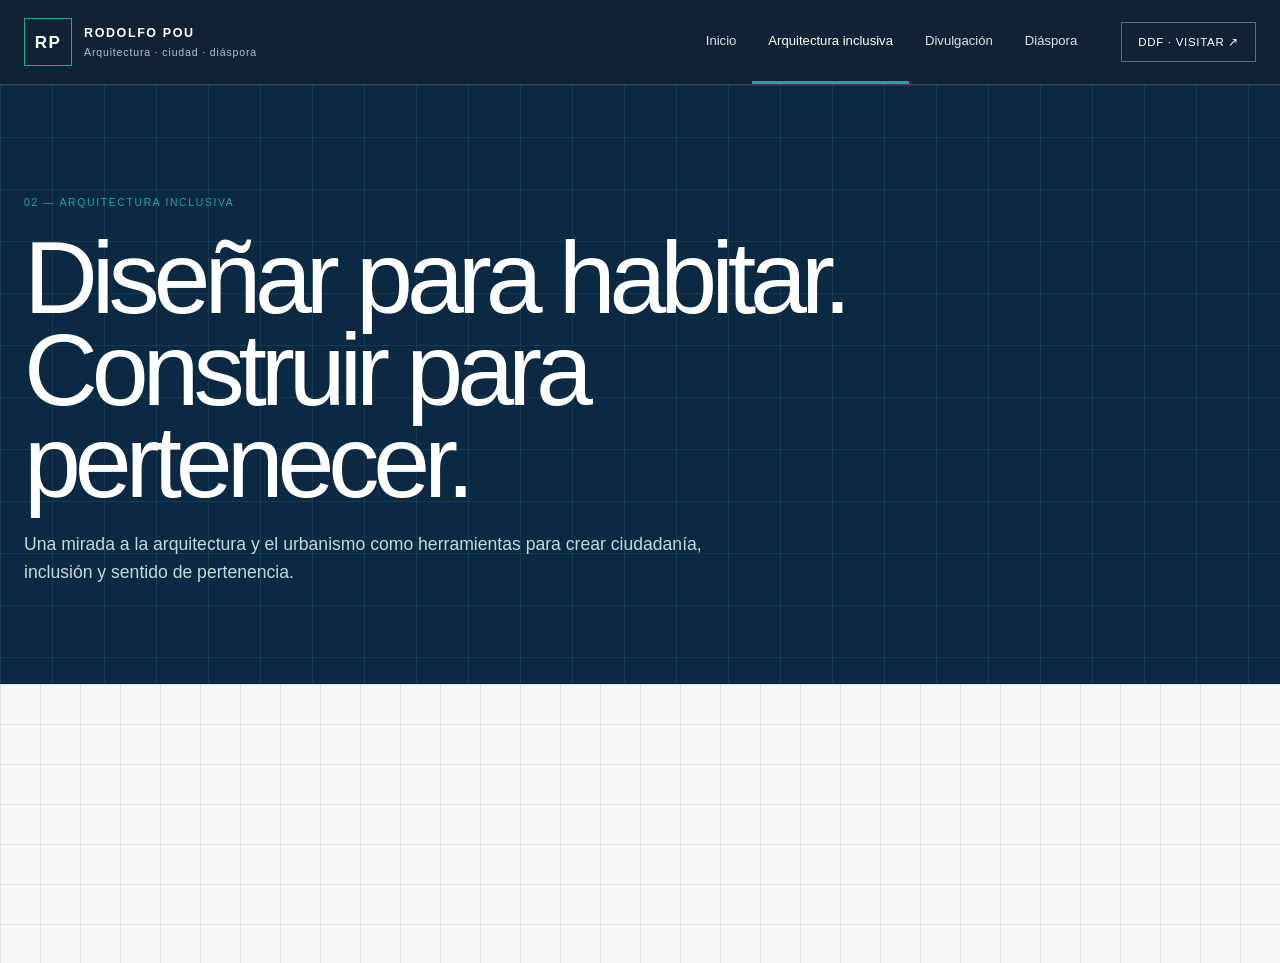
==== commit b96b0e1a: "Apply cold urban redesign across site" ====
--- a/arquitectura.html
+++ b/arquitectura.html
@@ -1,12 +1 @@
-<!doctype html><html lang="es"><head><meta charset="utf-8"><meta name="viewport" content="width=device-width,initial-scale=1"><title>Arquitectura e Inclusión — Rodolfo Pou</title><link rel="stylesheet" href="styles.css"></head><body>
-<header class="site-header"><div class="container header-row"><a class="brand" href="index.html"><span class="brand-mark"><span>R</span><span>P</span></span><span class="brand-copy"><strong>Rodolfo Pou</strong><small>Arquitecto · Filántropo comprometido con la diáspora</small></span></a><button class="menu-btn" aria-label="Abrir navegación">☰</button><nav class="nav"><a href="index.html">Inicio</a><a class="active" href="arquitectura.html">Arquitectura e Inclusión</a><a href="diaspora.html">Diáspora y Desarrollo</a><a href="libros.html">Libros e Ideas</a></nav><a class="foundation-link" href="https://diasporadevelopment.org/es/" target="_blank"><small>Conectado con</small><span>Diaspora &amp;<br>Development Foundation</span><b>Visitar DDF →</b></a></div></header>
-<main>
-<section class="hero"><div class="hero-copy"><span class="eyebrow">Arquitectura e inclusión</span><h1>Arquitectura que construye ciudad, pertenencia e <em>inclusión.</em></h1><div class="rule"></div><p>La arquitectura y el urbanismo son herramientas para crear ciudades más humanas, accesibles y equitativas. Diseñamos espacios públicos y comunidades donde nadie se quede fuera.</p><div><a class="btn" href="#vision">Conoce más sobre mi visión →</a></div></div><div class="hero-media"><img src="https://rodolfopou.com/wp-content/uploads/2021/09/en-dyd-2.png" alt="Rodolfo Pou durante una conferencia"></div></section>
-<section class="section" id="vision"><div class="container feature reveal"><div class="feature-copy"><span class="eyebrow">Conferencia destacada</span><h2 class="section-title">¿Habitar o pertenecer?</h2><div class="rule"></div><p>Arquitectura, urbanismo e inclusión en tiempos de movilidad. Una mirada sobre ciudades que acogen, conectan y reconocen la dignidad de cada persona.</p><div class="meta"><span>⌖ Barcelona, España</span><span>▣ 15 de junio de 2024</span></div><button class="btn rust" data-modal>Ver conferencia completa →</button></div><div class="feature-media"><img src="https://rodolfopou.com/wp-content/uploads/2021/09/en-dyd-2.png" alt="Conferencia sobre arquitectura e inclusión"></div></div></section>
-<section class="section white"><div class="container"><div class="section-head"><div><span class="eyebrow">Ideas que guían mi trabajo</span><h2 class="section-title">Diseñar para todas las personas</h2></div></div><div class="grid-6"><article class="pillar"><div class="icon">♙</div><h3>Pertenencia</h3><p>La ciudad es de todos cuando todos sienten que pertenecen.</p></article><article class="pillar"><div class="icon">▥</div><h3>Diversidad</h3><p>Una sociedad multicultural, viva y dinámica.</p></article><article class="pillar"><div class="icon">⌂</div><h3>Espacio público</h3><p>El corazón de la vida democrática.</p></article><article class="pillar"><div class="icon">♿</div><h3>Accesibilidad</h3><p>Ciudades accesibles son ciudades justas.</p></article><article class="pillar"><div class="icon">◎</div><h3>Migración</h3><p>La movilidad enriquece ciudades y culturas.</p></article><article class="pillar"><div class="icon">♧</div><h3>Comunidad</h3><p>Arquitectura que fortalece cohesión y vínculos.</p></article></div></div></section>
-<section class="section"><div class="container grid-3"><article class="card reveal"><div class="card-media"><img src="https://rodolfopou.com/wp-content/uploads/2021/09/yo-en-NY-con-el-Presidente-1130x565.png" alt="Rodolfo Pou en actividad pública"></div><div class="card-body"><span class="eyebrow">Urbanismo e inclusión social</span><h3>Ciudades para todas las personas</h3><p>Diseñar para eliminar barreras físicas y sociales, promoviendo movilidad y oportunidades.</p><a class="text-link" href="libros.html">Explorar proyectos e ideas →</a></div></article><article class="card reveal"><div class="card-media"><img src="https://rodolfopou.com/wp-content/uploads/2021/09/yo-en-NY-con-el-Presidente-1130x565.png" alt="Rodolfo Pou ante medios"></div><div class="card-body"><span class="eyebrow">Diálogos y conversaciones</span><h3>Ideas que construyen puentes</h3><p>Conversaciones sobre desarrollo, inversión y el rol de la diáspora en América Latina.</p><button class="text-link" data-modal>Ver entrevistas →</button></div></article><article class="card reveal"><div class="card-media"><img src="https://rodolfopou.com/wp-content/uploads/2021/09/en-dyd-2.png" alt="Rodolfo Pou en conferencia"></div><div class="card-body"><span class="eyebrow">Desarrollo con impacto social</span><h3>Inversión y desarrollo con propósito</h3><p>Iniciativas que conectan territorio, talento e impacto sostenible.</p><a class="text-link" href="diaspora.html">Conocer iniciativas →</a></div></article></div></section>
-<section class="quote-band"><div class="container quote-row"><span class="quote-mark">“</span><blockquote>La arquitectura y el urbanismo no son solo disciplinas técnicas; son herramientas para construir ciudadanía y pertenencia.</blockquote><span class="signature">Rodolfo Pou</span></div></section>
-<section class="section soft"><div class="container grid-4"><article class="pillar"><h3>Ciudad inclusiva</h3><p>Una ciudad donde la dignidad de cada persona se reconoce en cada espacio.</p><a class="text-link" href="libros.html">Ver más ideas →</a></article><article class="pillar"><h3>Identidad y lugar</h3><p>El sentido de pertenencia nace cuando el espacio público refleja nuestra diversidad.</p><a class="text-link" href="libros.html">Ver más ideas →</a></article><article class="pillar"><h3>Futuro compartido</h3><p>Diseñar ciudades es imaginar un futuro compartido, humano y resiliente.</p><a class="text-link" href="libros.html">Ver más ideas →</a></article><article class="pillar"><h3>Acción colectiva</h3><p>La ciudad se transforma con participación, escucha y propósito.</p><a class="text-link" href="diaspora.html">Conocer iniciativas →</a></article></div></section>
-</main>
-<footer class="footer"><div class="container"><div class="footer-grid"><div class="footer-brand"><a class="brand" href="index.html"><span class="brand-mark"><span>R</span><span>P</span></span><span class="brand-copy"><strong>Rodolfo Pou</strong><small>Arquitecto · Filántropo</small></span></a><p>Desde la arquitectura, el pensamiento cívico y la diáspora, trabajamos por sociedades más inclusivas.</p></div><div><h4>Enlaces</h4><a href="index.html">Inicio</a><a href="arquitectura.html">Arquitectura e Inclusión</a><a href="diaspora.html">Diáspora y Desarrollo</a><a href="libros.html">Libros e Ideas</a></div><div><h4>Conectemos</h4><a href="#" data-modal>Conferencias</a><a href="#" data-modal>Entrevistas</a><a href="https://diasporadevelopment.org/es/" target="_blank">Fundación DDF</a></div><div><h4>Suscríbete</h4><p>Ideas y proyectos sobre ciudad, migración y desarrollo.</p><form class="subscribe"><input type="email" aria-label="Correo electrónico" placeholder="Tu correo electrónico"><button>Suscribirme</button></form></div></div><div class="copyright"><span>© 2026 Rodolfo Pou.</span><span>Diseñado para construir pertenencia.</span></div></div></footer>
-<div class="modal"><div class="modal-card"><button class="modal-close" aria-label="Cerrar">×</button><span class="eyebrow">Barcelona</span><h2 class="section-title">¿Habitar o pertenecer?</h2><p>Una conversación sobre arquitectura, urbanismo, diáspora y sentido de pertenencia.</p><a class="btn rust" target="_blank" href="https://elpostantillano.net/index.php?option=com_content&view=article&id=39699:rodolfo-pou-arquitecto-dominicano-presenta-en-barcelona-una-vision-de-la-arquitectura-centrada-en-las-diasporas-y-el-sentido-de-pertenencia&catid=293&Itemid=1002">Leer participación →</a></div></div><div class="toast"></div><script src="script.js"></script></body></html>
+<!doctype html><html><head><meta charset="utf-8"><meta http-equiv="refresh" content="0;url=/arquitectura/"><link rel="canonical" href="/arquitectura/"><title>Redirigiendo…</title></head><body><a href="/arquitectura/">Continuar a Arquitectura inclusiva</a></body></html>
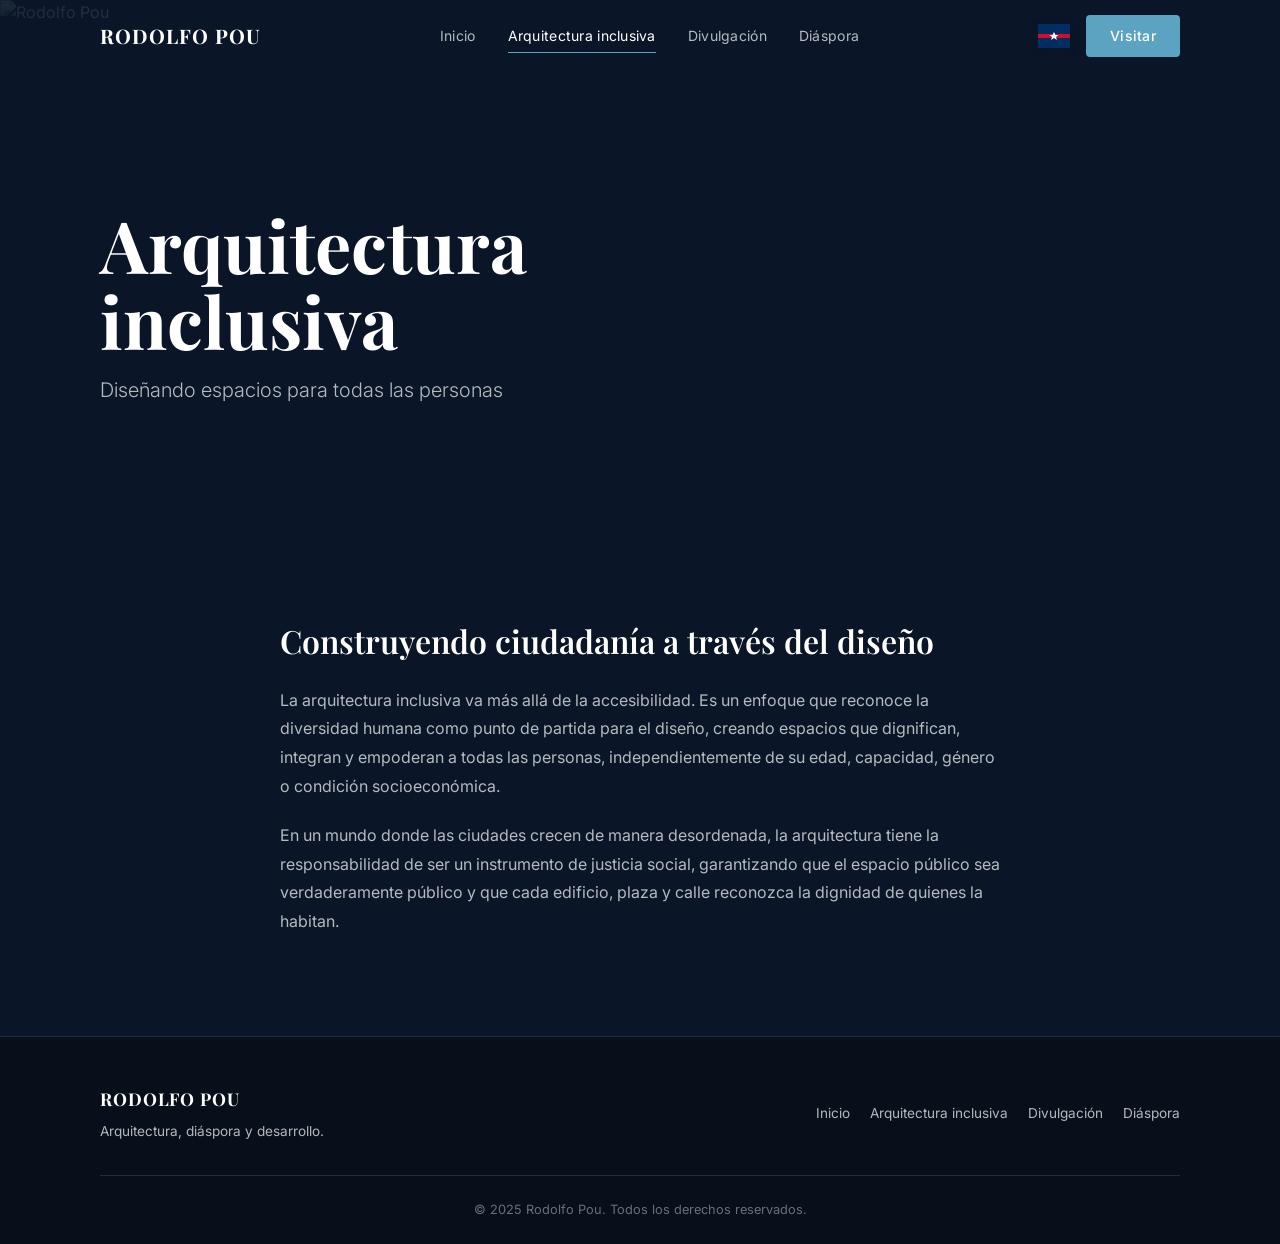
==== commit 1112f146: "Initial commit: Rodolfo Pou website" ====
--- a/arquitectura.html
+++ b/arquitectura.html
@@ -1 +1,85 @@
-<!doctype html><html><head><meta charset="utf-8"><meta http-equiv="refresh" content="0;url=/arquitectura/"><link rel="canonical" href="/arquitectura/"><title>Redirigiendo…</title></head><body><a href="/arquitectura/">Continuar a Arquitectura inclusiva</a></body></html>
+<!DOCTYPE html>
+<html lang="es">
+<head>
+    <meta charset="UTF-8">
+    <meta name="viewport" content="width=device-width, initial-scale=1.0">
+    <title>Rodolfo Pou | Arquitectura inclusiva</title>
+    <link rel="preconnect" href="https://fonts.googleapis.com">
+    <link rel="preconnect" href="https://fonts.gstatic.com" crossorigin>
+    <link href="https://fonts.googleapis.com/css2?family=Playfair+Display:ital,wght@0,400;0,600;0,700;1,400&family=Inter:wght@300;400;500;600;700&display=swap" rel="stylesheet">
+    <link rel="stylesheet" href="css/style.css">
+</head>
+<body>
+    <header class="header" id="header">
+        <div class="container header-container">
+            <a href="index.html" class="logo">RODOLFO POU</a>
+            <nav class="nav" id="nav">
+                <a href="index.html" class="nav-link">Inicio</a>
+                <a href="arquitectura.html" class="nav-link active">Arquitectura inclusiva</a>
+                <a href="divulgacion.html" class="nav-link">Divulgaci&oacute;n</a>
+                <a href="diaspora.html" class="nav-link">Di&aacute;spora</a>
+            </nav>
+            <div class="header-actions">
+                <span class="flag-icon" aria-label="Dominican Republic">
+                    <svg width="32" height="24" viewBox="0 0 32 24" fill="none" xmlns="http://www.w3.org/2000/svg">
+                        <rect width="32" height="24" fill="#002D62"/>
+                        <rect x="0" y="10" width="32" height="4" fill="#CE1126"/>
+                        <rect x="0" y="0" width="32" height="10" fill="#002D62"/>
+                        <rect x="0" y="14" width="32" height="10" fill="#002D62"/>
+                        <path d="M16 8l1.5 3h3L18 13l1 3-3-2-3 2 1-3-2.5-2h3z" fill="white"/>
+                    </svg>
+                </span>
+                <a href="#" class="btn btn-primary">Visitar</a>
+                <button class="mobile-menu-toggle" id="mobileMenuToggle" aria-label="Toggle menu">
+                    <span></span><span></span><span></span>
+                </button>
+            </div>
+        </div>
+    </header>
+
+    <section class="hero hero-page">
+        <div class="hero-bg">
+            <img src="images/hero-rodolfo.jpg" alt="Rodolfo Pou" class="hero-bg-img">
+            <div class="hero-overlay"></div>
+        </div>
+        <div class="container hero-content">
+            <div class="hero-text">
+                <h1 class="hero-title">Arquitectura<br>inclusiva</h1>
+                <p class="hero-subtitle">Dise&ntilde;ando espacios para todas las personas</p>
+            </div>
+        </div>
+    </section>
+
+    <section class="content-section">
+        <div class="container">
+            <div class="content-block">
+                <h2>Construyendo ciudadan&iacute;a a trav&eacute;s del dise&ntilde;o</h2>
+                <p>La arquitectura inclusiva va m&aacute;s all&aacute; de la accesibilidad. Es un enfoque que reconoce la diversidad humana como punto de partida para el dise&ntilde;o, creando espacios que dignifican, integran y empoderan a todas las personas, independientemente de su edad, capacidad, g&eacute;nero o condici&oacute;n socioecon&oacute;mica.</p>
+                <p>En un mundo donde las ciudades crecen de manera desordenada, la arquitectura tiene la responsabilidad de ser un instrumento de justicia social, garantizando que el espacio p&uacute;blico sea verdaderamente p&uacute;blico y que cada edificio, plaza y calle reconozca la dignidad de quienes la habitan.</p>
+            </div>
+        </div>
+    </section>
+
+    <footer class="footer">
+        <div class="container">
+            <div class="footer-content">
+                <div class="footer-brand">
+                    <span class="footer-logo">RODOLFO POU</span>
+                    <p class="footer-tagline">Arquitectura, di&aacute;spora y desarrollo.</p>
+                </div>
+                <nav class="footer-nav">
+                    <a href="index.html">Inicio</a>
+                    <a href="arquitectura.html">Arquitectura inclusiva</a>
+                    <a href="divulgacion.html">Divulgaci&oacute;n</a>
+                    <a href="diaspora.html">Di&aacute;spora</a>
+                </nav>
+            </div>
+            <div class="footer-bottom">
+                <p>&copy; 2025 Rodolfo Pou. Todos los derechos reservados.</p>
+            </div>
+        </div>
+    </footer>
+
+    <script src="js/main.js"></script>
+</body>
+</html>
--- a/css/style.css
+++ b/css/style.css
@@ -0,0 +1,892 @@
+/* ============================================
+   Rodolfo Pou Website Stylesheet
+   ============================================ */
+
+/* CSS Custom Properties */
+:root {
+    --color-bg-dark: #0a1628;
+    --color-bg-darker: #070f1a;
+    --color-bg-quote: #f0ebe3;
+    --color-bg-quote-alt: #e8e2d9;
+    --color-accent: #5ba3c0;
+    --color-accent-hover: #4a92af;
+    --color-text: #ffffff;
+    --color-text-muted: rgba(255, 255, 255, 0.7);
+    --color-text-dark: #1a1a1a;
+    --color-text-dark-muted: #555555;
+    --color-border: rgba(255, 255, 255, 0.12);
+    --color-card-bg: rgba(255, 255, 255, 0.05);
+    --font-heading: 'Playfair Display', Georgia, serif;
+    --font-body: 'Inter', -apple-system, BlinkMacSystemFont, sans-serif;
+    --transition: all 0.3s ease;
+    --container-max: 1200px;
+    --header-height: 72px;
+}
+
+/* Reset & Base */
+*, *::before, *::after {
+    margin: 0;
+    padding: 0;
+    box-sizing: border-box;
+}
+
+html {
+    scroll-behavior: smooth;
+    font-size: 16px;
+}
+
+body {
+    font-family: var(--font-body);
+    color: var(--color-text);
+    background-color: var(--color-bg-dark);
+    line-height: 1.6;
+    -webkit-font-smoothing: antialiased;
+    -moz-osx-font-smoothing: grayscale;
+    overflow-x: hidden;
+}
+
+img {
+    max-width: 100%;
+    height: auto;
+    display: block;
+}
+
+a {
+    color: inherit;
+    text-decoration: none;
+    transition: var(--transition);
+}
+
+/* Container */
+.container {
+    width: 100%;
+    max-width: var(--container-max);
+    margin: 0 auto;
+    padding: 0 24px;
+}
+
+@media (min-width: 768px) {
+    .container {
+        padding: 0 40px;
+    }
+}
+
+@media (min-width: 1024px) {
+    .container {
+        padding: 0 60px;
+    }
+}
+
+/* ============================================
+   HEADER
+   ============================================ */
+
+.header {
+    position: fixed;
+    top: 0;
+    left: 0;
+    right: 0;
+    z-index: 1000;
+    height: var(--header-height);
+    background: transparent;
+    transition: var(--transition);
+}
+
+.header.scrolled {
+    background: rgba(10, 22, 40, 0.95);
+    backdrop-filter: blur(12px);
+    -webkit-backdrop-filter: blur(12px);
+    border-bottom: 1px solid var(--color-border);
+}
+
+.header-container {
+    display: flex;
+    align-items: center;
+    justify-content: space-between;
+    height: 100%;
+}
+
+.logo {
+    font-family: var(--font-heading);
+    font-size: 1.25rem;
+    font-weight: 700;
+    letter-spacing: 0.05em;
+    color: var(--color-text);
+    flex-shrink: 0;
+}
+
+/* Navigation */
+.nav {
+    display: none;
+    align-items: center;
+    gap: 32px;
+}
+
+.nav-link {
+    font-family: var(--font-body);
+    font-size: 0.875rem;
+    font-weight: 400;
+    color: var(--color-text-muted);
+    letter-spacing: 0.02em;
+    position: relative;
+    padding: 4px 0;
+}
+
+.nav-link:hover,
+.nav-link.active {
+    color: var(--color-text);
+}
+
+.nav-link.active::after {
+    content: '';
+    position: absolute;
+    bottom: -2px;
+    left: 0;
+    right: 0;
+    height: 1px;
+    background: var(--color-accent);
+}
+
+@media (min-width: 1024px) {
+    .nav {
+        display: flex;
+    }
+}
+
+/* Header Actions */
+.header-actions {
+    display: flex;
+    align-items: center;
+    gap: 16px;
+}
+
+.flag-icon {
+    display: none;
+    align-items: center;
+    cursor: pointer;
+}
+
+.flag-icon svg {
+    border-radius: 2px;
+    box-shadow: 0 2px 8px rgba(0, 0, 0, 0.2);
+}
+
+@media (min-width: 768px) {
+    .flag-icon {
+        display: flex;
+    }
+}
+
+/* Buttons */
+.btn {
+    display: inline-flex;
+    align-items: center;
+    justify-content: center;
+    padding: 10px 24px;
+    font-family: var(--font-body);
+    font-size: 0.875rem;
+    font-weight: 500;
+    letter-spacing: 0.02em;
+    border-radius: 4px;
+    cursor: pointer;
+    transition: var(--transition);
+    border: none;
+}
+
+.btn-primary {
+    background: var(--color-accent);
+    color: var(--color-text);
+}
+
+.btn-primary:hover {
+    background: var(--color-accent-hover);
+}
+
+.btn-outline {
+    background: transparent;
+    color: var(--color-text);
+    border: 1px solid var(--color-border);
+    padding: 10px 20px;
+}
+
+.btn-outline:hover {
+    background: rgba(255, 255, 255, 0.05);
+    border-color: rgba(255, 255, 255, 0.3);
+}
+
+/* Mobile Menu Toggle */
+.mobile-menu-toggle {
+    display: flex;
+    flex-direction: column;
+    gap: 5px;
+    background: none;
+    border: none;
+    cursor: pointer;
+    padding: 4px;
+}
+
+.mobile-menu-toggle span {
+    display: block;
+    width: 24px;
+    height: 2px;
+    background: var(--color-text);
+    transition: var(--transition);
+}
+
+@media (min-width: 1024px) {
+    .mobile-menu-toggle {
+        display: none;
+    }
+}
+
+/* ============================================
+   HERO SECTION - CRITICAL: NO STRETCH
+   ============================================ */
+
+.hero {
+    position: relative;
+    min-height: 100vh;
+    min-height: 100dvh;
+    display: flex;
+    align-items: center;
+    overflow: hidden;
+}
+
+/* Background image container */
+.hero-bg {
+    position: absolute;
+    inset: 0;
+    z-index: 0;
+}
+
+/* The actual background image - CRITICAL FIXES */
+.hero-bg-img {
+    position: absolute;
+    inset: 0;
+    width: 100%;
+    height: 100%;
+    object-fit: cover;
+    object-position: center 20%;
+    /* Prevent any distortion */
+    max-width: none;
+    /* Ensure no stretching */
+    aspect-ratio: auto;
+}
+
+.hero-overlay {
+    position: absolute;
+    inset: 0;
+    background: linear-gradient(
+        135deg,
+        rgba(10, 22, 40, 0.92) 0%,
+        rgba(10, 22, 40, 0.75) 40%,
+        rgba(10, 22, 40, 0.5) 70%,
+        rgba(10, 22, 40, 0.7) 100%
+    );
+    z-index: 1;
+}
+
+.hero-content {
+    position: relative;
+    z-index: 2;
+    padding-top: var(--header-height);
+    width: 100%;
+}
+
+.hero-text {
+    max-width: 600px;
+    padding: 60px 0;
+}
+
+.hero-text-left {
+    max-width: 550px;
+}
+
+.hero-label {
+    display: none;
+}
+
+.hero-title {
+    font-family: var(--font-heading);
+    font-size: clamp(2.5rem, 6vw, 4.5rem);
+    font-weight: 700;
+    line-height: 1.05;
+    color: var(--color-text);
+    margin-bottom: 16px;
+}
+
+.hero-title .accent {
+    font-style: italic;
+    font-weight: 400;
+    color: var(--color-accent);
+}
+
+.hero-title-large {
+    font-size: clamp(3rem, 7vw, 5.5rem);
+    margin-bottom: 20px;
+}
+
+.hero-divider {
+    width: 50px;
+    height: 3px;
+    background: var(--color-accent);
+    margin: 20px 0;
+}
+
+.hero-divider-accent {
+    width: 40px;
+    height: 2px;
+}
+
+.hero-subtitle {
+    font-family: var(--font-body);
+    font-size: clamp(1rem, 2vw, 1.25rem);
+    font-weight: 300;
+    color: var(--color-text-muted);
+    line-height: 1.5;
+}
+
+.hero-subtitle-large {
+    font-size: clamp(1.1rem, 2.2vw, 1.35rem);
+    font-weight: 400;
+    color: var(--color-text);
+    margin-bottom: 16px;
+}
+
+.hero-description {
+    font-family: var(--font-body);
+    font-size: 0.95rem;
+    font-weight: 300;
+    color: var(--color-text-muted);
+    line-height: 1.7;
+    max-width: 480px;
+}
+
+/* Hero for inner pages */
+.hero-page {
+    min-height: 60vh;
+    min-height: 60dvh;
+}
+
+/* ============================================
+   QUOTE SECTION
+   ============================================ */
+
+.quote-section {
+    background: var(--color-bg-quote);
+    padding: 80px 0;
+    position: relative;
+}
+
+.quote-section-alt {
+    background: var(--color-bg-quote-alt);
+}
+
+.quote {
+    max-width: 800px;
+    margin: 0 auto;
+    text-align: center;
+    position: relative;
+}
+
+.quote-mark {
+    font-family: var(--font-heading);
+    font-size: 4rem;
+    color: var(--color-accent);
+    opacity: 0.5;
+    line-height: 1;
+    display: block;
+    margin-bottom: -10px;
+}
+
+.quote-text {
+    font-family: var(--font-heading);
+    font-size: clamp(1.25rem, 3vw, 1.75rem);
+    font-weight: 400;
+    font-style: italic;
+    color: var(--color-text-dark);
+    line-height: 1.5;
+    margin-bottom: 24px;
+}
+
+.quote-author {
+    font-family: var(--font-body);
+    font-size: 0.95rem;
+    font-weight: 400;
+    font-style: italic;
+    color: var(--color-text-dark-muted);
+}
+
+/* ============================================
+   DIVULGACIÓN SECTION
+   ============================================ */
+
+.divulgacion-section {
+    position: relative;
+    padding: 80px 0;
+    background: var(--color-bg-dark);
+    overflow: hidden;
+}
+
+.divulgacion-bg-overlay {
+    position: absolute;
+    inset: 0;
+    background: 
+        radial-gradient(ellipse at top right, rgba(91, 163, 192, 0.08) 0%, transparent 50%),
+        radial-gradient(ellipse at bottom left, rgba(91, 163, 192, 0.05) 0%, transparent 50%);
+    pointer-events: none;
+}
+
+.divulgacion-section .container {
+    position: relative;
+    z-index: 1;
+}
+
+.section-title {
+    font-family: var(--font-heading);
+    font-size: clamp(1.75rem, 4vw, 2.5rem);
+    font-weight: 700;
+    text-align: center;
+    margin-bottom: 48px;
+    color: var(--color-text);
+    letter-spacing: 0.05em;
+}
+
+.section-title-light {
+    text-align: left;
+    margin-bottom: 0;
+}
+
+.section-label {
+    display: block;
+    font-family: var(--font-body);
+    font-size: 0.75rem;
+    font-weight: 600;
+    letter-spacing: 0.15em;
+    text-transform: uppercase;
+    color: var(--color-accent);
+    margin-bottom: 8px;
+}
+
+.divulgacion-grid {
+    display: grid;
+    grid-template-columns: 1fr;
+    gap: 24px;
+}
+
+@media (min-width: 768px) {
+    .divulgacion-grid {
+        grid-template-columns: repeat(2, 1fr);
+    }
+}
+
+@media (min-width: 1024px) {
+    .divulgacion-grid {
+        grid-template-columns: repeat(3, 1fr);
+    }
+}
+
+/* Cards */
+.card {
+    background: var(--color-card-bg);
+    border: 1px solid var(--color-border);
+    border-radius: 8px;
+    overflow: hidden;
+    transition: var(--transition);
+}
+
+.card:hover {
+    border-color: rgba(255, 255, 255, 0.2);
+    transform: translateY(-4px);
+}
+
+.card-image {
+    position: relative;
+    width: 100%;
+    aspect-ratio: 16 / 10;
+    overflow: hidden;
+    background: var(--color-bg-darker);
+}
+
+.card-image img {
+    width: 100%;
+    height: 100%;
+    object-fit: cover;
+    object-position: center;
+    transition: transform 0.5s ease;
+}
+
+.card:hover .card-image img {
+    transform: scale(1.05);
+}
+
+.card-content {
+    padding: 24px;
+}
+
+.card-tag {
+    display: block;
+    font-size: 0.7rem;
+    font-weight: 600;
+    letter-spacing: 0.1em;
+    text-transform: uppercase;
+    color: var(--color-accent);
+    margin-bottom: 12px;
+}
+
+.card-title {
+    font-family: var(--font-heading);
+    font-size: 1.25rem;
+    font-weight: 600;
+    color: var(--color-text);
+    margin-bottom: 12px;
+    line-height: 1.3;
+}
+
+.card-text {
+    font-size: 0.875rem;
+    color: var(--color-text-muted);
+    line-height: 1.6;
+    margin-bottom: 20px;
+}
+
+.card-link {
+    font-size: 0.875rem;
+    font-weight: 500;
+    color: var(--color-text);
+    display: inline-flex;
+    align-items: center;
+    gap: 6px;
+}
+
+.card-link:hover {
+    color: var(--color-accent);
+    gap: 10px;
+}
+
+/* ============================================
+   BOOKS SECTION (Diáspora page)
+   ============================================ */
+
+.books-section {
+    background: var(--color-bg-dark);
+    padding: 80px 0;
+    position: relative;
+}
+
+.books-header {
+    display: grid;
+    grid-template-columns: 1fr;
+    gap: 24px;
+    margin-bottom: 48px;
+}
+
+@media (min-width: 768px) {
+    .books-header {
+        grid-template-columns: 1fr 1fr;
+        align-items: end;
+    }
+}
+
+.books-intro {
+    font-size: 0.95rem;
+    color: var(--color-text-muted);
+    line-height: 1.7;
+    max-width: 480px;
+}
+
+.books-grid {
+    display: grid;
+    grid-template-columns: 1fr;
+    gap: 32px;
+}
+
+@media (min-width: 768px) {
+    .books-grid {
+        grid-template-columns: repeat(2, 1fr);
+        gap: 40px;
+    }
+}
+
+.book-card {
+    display: grid;
+    grid-template-columns: 1fr;
+    gap: 24px;
+    background: rgba(255, 255, 255, 0.03);
+    border: 1px solid var(--color-border);
+    border-radius: 8px;
+    padding: 24px;
+}
+
+@media (min-width: 640px) {
+    .book-card {
+        grid-template-columns: 180px 1fr;
+    }
+}
+
+.book-cover {
+    position: relative;
+    width: 100%;
+    max-width: 180px;
+    margin: 0 auto;
+    border-radius: 4px;
+    overflow: hidden;
+    box-shadow: 0 8px 32px rgba(0, 0, 0, 0.3);
+}
+
+.book-cover img {
+    width: 100%;
+    height: auto;
+    object-fit: cover;
+    aspect-ratio: 2 / 3;
+}
+
+.book-info {
+    display: flex;
+    flex-direction: column;
+}
+
+.book-title {
+    font-family: var(--font-heading);
+    font-size: 1.15rem;
+    font-weight: 600;
+    color: var(--color-text);
+    margin-bottom: 8px;
+    line-height: 1.3;
+}
+
+.book-divider {
+    width: 30px;
+    height: 2px;
+    background: var(--color-accent);
+    margin: 8px 0;
+}
+
+.book-subtitle {
+    font-size: 0.9rem;
+    font-weight: 500;
+    color: var(--color-text);
+    margin-bottom: 12px;
+}
+
+.book-description {
+    font-size: 0.85rem;
+    color: var(--color-text-muted);
+    line-height: 1.6;
+    margin-bottom: 16px;
+    flex-grow: 1;
+}
+
+.book-meta {
+    margin-bottom: 16px;
+}
+
+.book-pages {
+    display: inline-flex;
+    align-items: center;
+    gap: 8px;
+    font-size: 0.8rem;
+    color: var(--color-text-muted);
+}
+
+/* ============================================
+   CONTENT SECTION (generic pages)
+   ============================================ */
+
+.content-section {
+    padding: 80px 0;
+    background: var(--color-bg-dark);
+}
+
+.content-block {
+    max-width: 720px;
+    margin: 0 auto;
+}
+
+.content-block h2 {
+    font-family: var(--font-heading);
+    font-size: clamp(1.5rem, 3vw, 2rem);
+    font-weight: 600;
+    color: var(--color-text);
+    margin-bottom: 24px;
+    line-height: 1.3;
+}
+
+.content-block p {
+    font-size: 1rem;
+    color: var(--color-text-muted);
+    line-height: 1.8;
+    margin-bottom: 20px;
+}
+
+/* ============================================
+   FOOTER
+   ============================================ */
+
+.footer {
+    background: var(--color-bg-darker);
+    border-top: 1px solid var(--color-border);
+    padding: 48px 0 24px;
+}
+
+.footer-content {
+    display: flex;
+    flex-direction: column;
+    gap: 32px;
+    margin-bottom: 32px;
+}
+
+@media (min-width: 768px) {
+    .footer-content {
+        flex-direction: row;
+        justify-content: space-between;
+        align-items: center;
+    }
+}
+
+.footer-logo {
+    font-family: var(--font-heading);
+    font-size: 1.1rem;
+    font-weight: 700;
+    letter-spacing: 0.05em;
+    display: block;
+    margin-bottom: 8px;
+}
+
+.footer-tagline {
+    font-size: 0.85rem;
+    color: var(--color-text-muted);
+}
+
+.footer-nav {
+    display: flex;
+    flex-wrap: wrap;
+    gap: 20px;
+}
+
+.footer-nav a {
+    font-size: 0.85rem;
+    color: var(--color-text-muted);
+}
+
+.footer-nav a:hover {
+    color: var(--color-text);
+}
+
+.footer-bottom {
+    text-align: center;
+    padding-top: 24px;
+    border-top: 1px solid var(--color-border);
+}
+
+.footer-bottom p {
+    font-size: 0.8rem;
+    color: rgba(255, 255, 255, 0.4);
+}
+
+/* ============================================
+   MOBILE MENU
+   ============================================ */
+
+.mobile-menu {
+    position: fixed;
+    inset: 0;
+    z-index: 2000;
+    position: fixed;
+    inset: 0;
+    z-index: 999;
+    background: rgba(10, 22, 40, 0.98);
+    backdrop-filter: blur(20px);
+    display: flex;
+    flex-direction: column;
+    align-items: center;
+    justify-content: center;
+    gap: 24px;
+    opacity: 0;
+    visibility: hidden;
+    transition: var(--transition);
+}
+
+.mobile-menu.active {
+    opacity: 1;
+    visibility: visible;
+}
+
+.mobile-menu a {
+    font-family: var(--font-heading);
+    font-size: 1.5rem;
+    color: var(--color-text);
+}
+
+.mobile-menu a:hover {
+    color: var(--color-accent);
+}
+
+.mobile-menu-close {
+    position: absolute;
+    top: 24px;
+    right: 24px;
+    background: none;
+    border: none;
+    color: var(--color-text);
+    font-size: 2rem;
+    cursor: pointer;
+}
+
+/* ============================================
+   RESPONSIVE ADJUSTMENTS
+   ============================================ */
+
+@media (max-width: 767px) {
+    .hero {
+        min-height: 80vh;
+        min-height: 80dvh;
+    }
+    
+    .hero-bg-img {
+        object-position: center center;
+    }
+    
+    .quote-section {
+        padding: 60px 0;
+    }
+    
+    .divulgacion-section {
+        padding: 60px 0;
+    }
+    
+    .books-section {
+        padding: 60px 0;
+    }
+}
+
+/* ============================================
+   ACCESSIBILITY
+   ============================================ */
+
+@media (prefers-reduced-motion: reduce) {
+    *, *::before, *::after {
+        animation-duration: 0.01ms !important;
+        animation-iteration-count: 1 !important;
+        transition-duration: 0.01ms !important;
+    }
+    
+    html {
+        scroll-behavior: auto;
+    }
+}
+
+/* Focus styles */
+a:focus-visible,
+button:focus-visible {
+    outline: 2px solid var(--color-accent);
+    outline-offset: 2px;
+}
+
+/* High contrast mode support */
+@media (prefers-contrast: high) {
+    :root {
+        --color-text-muted: rgba(255, 255, 255, 0.9);
+        --color-border: rgba(255, 255, 255, 0.3);
+    }
+}
